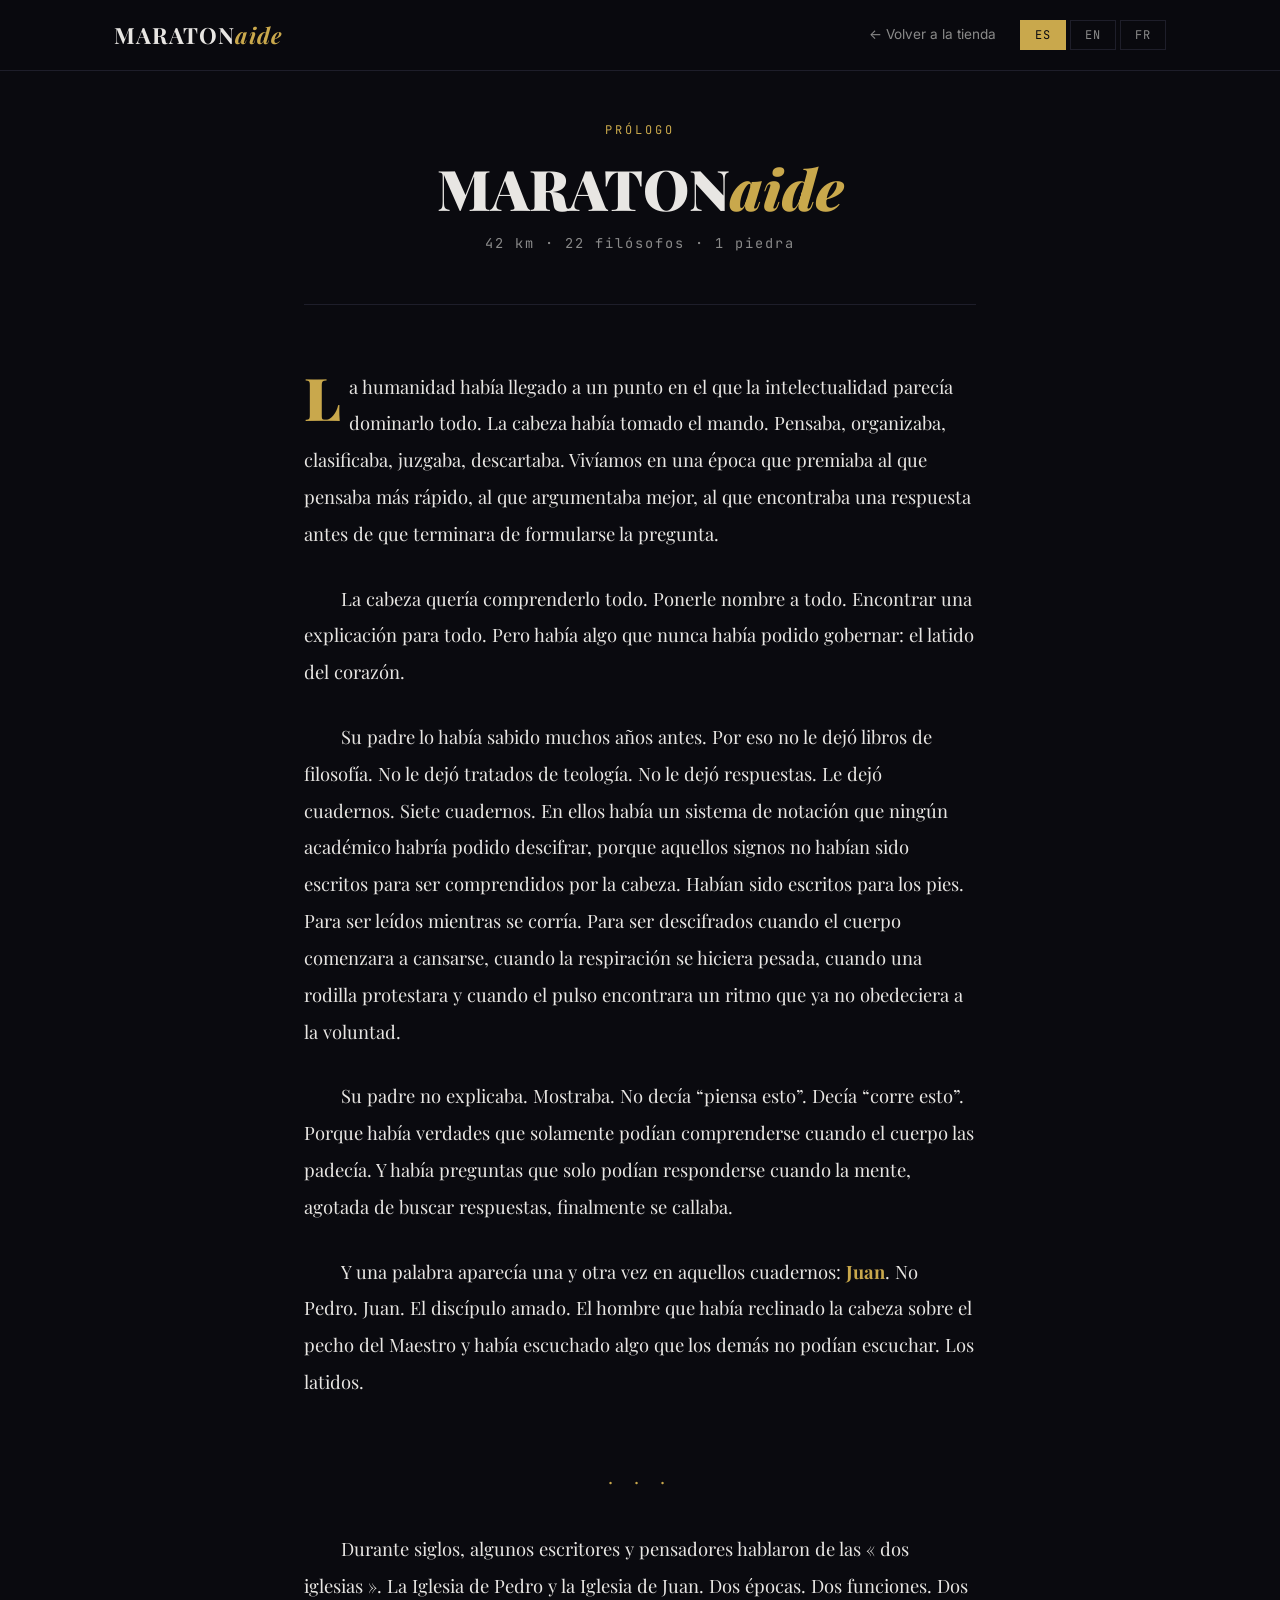
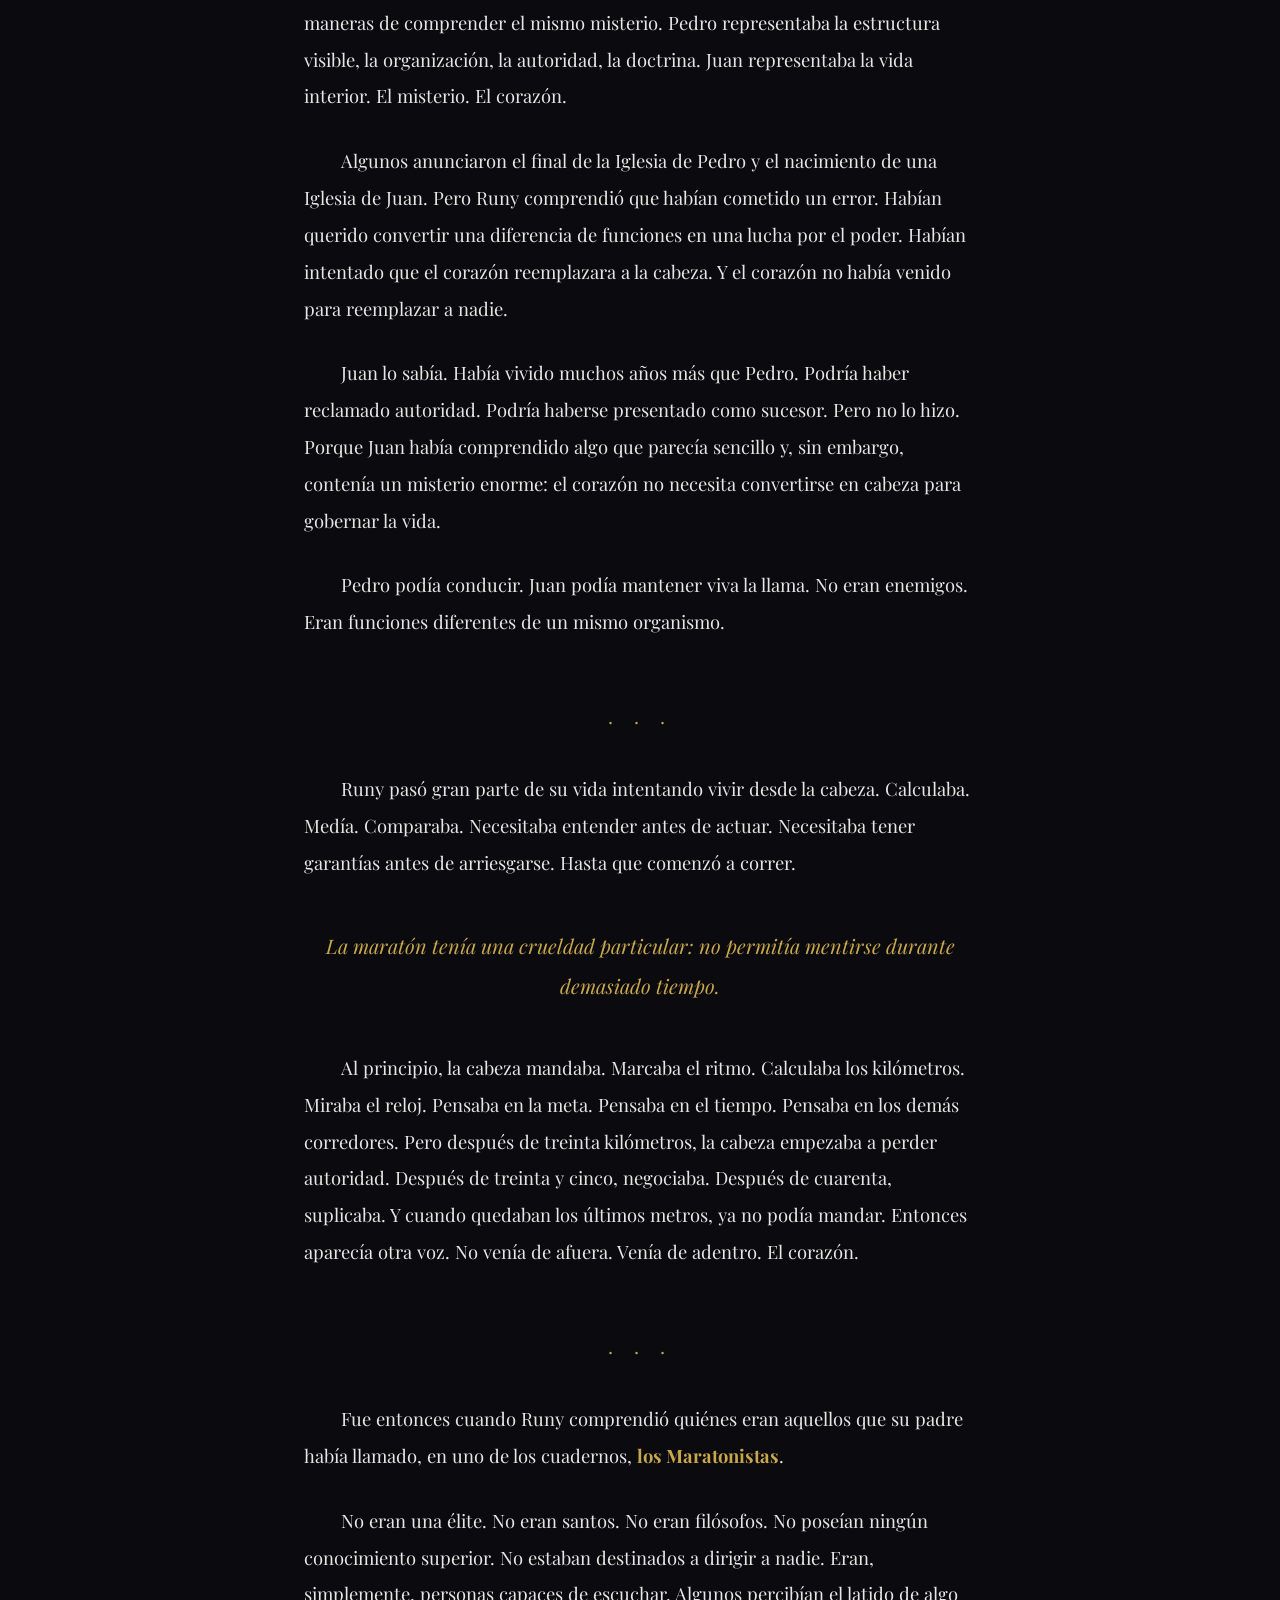
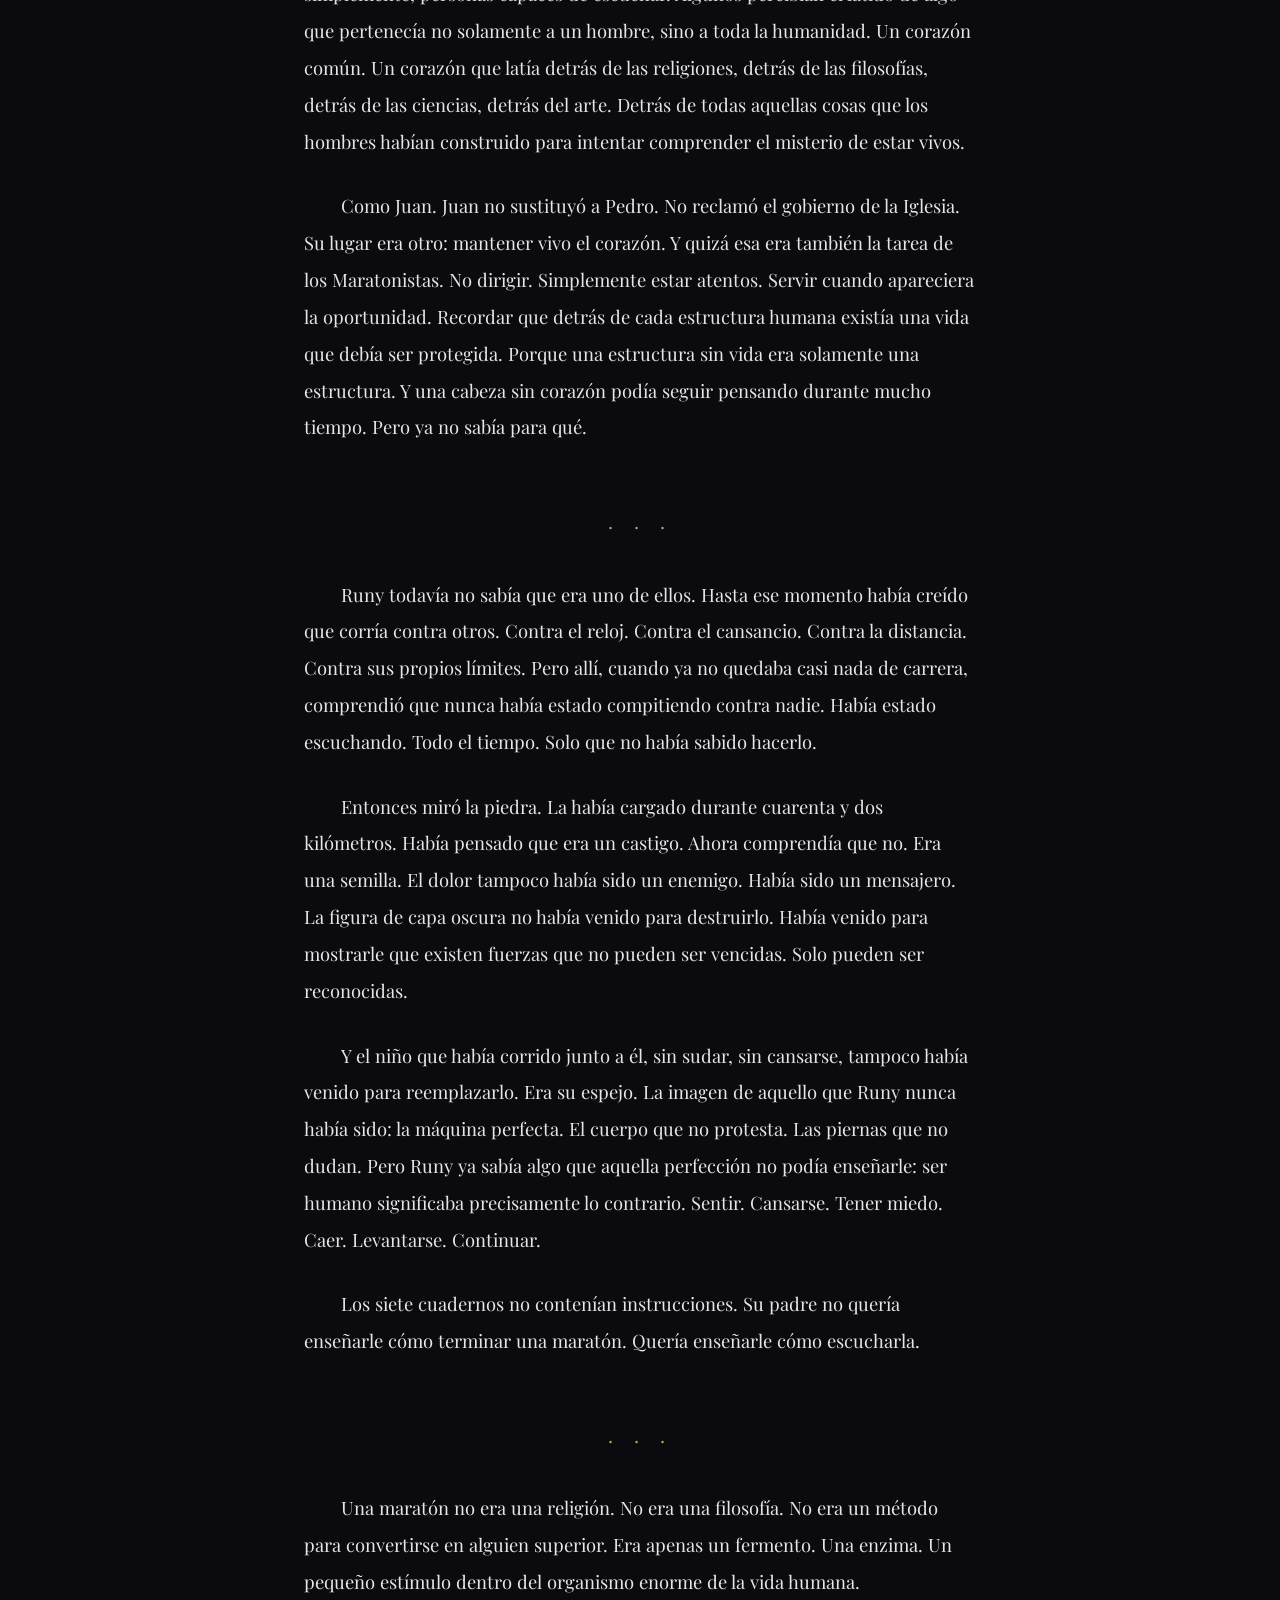
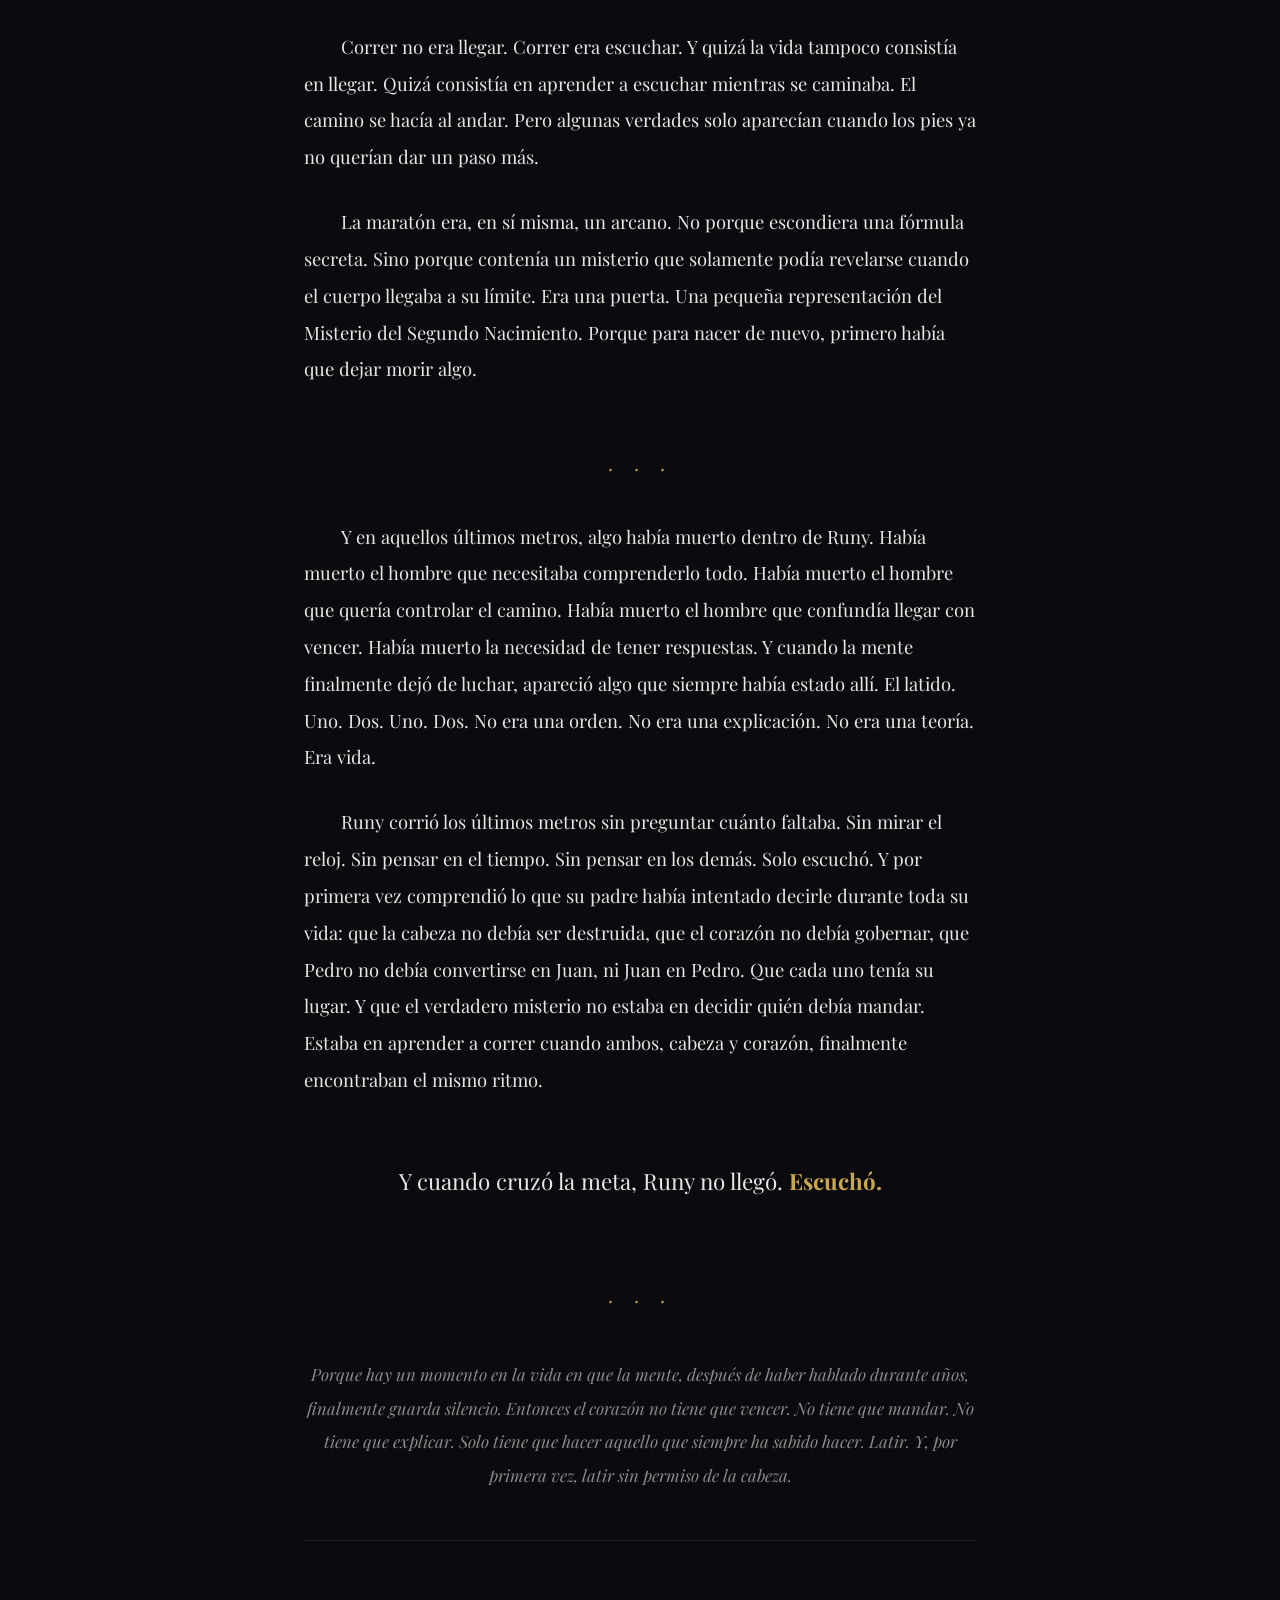
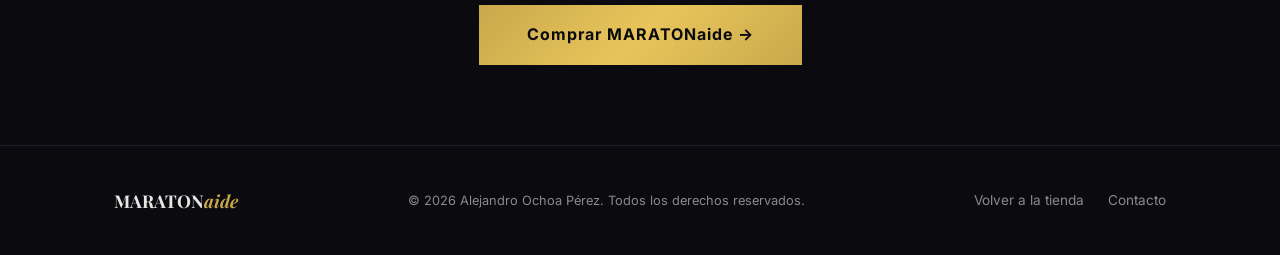
==== prologo.html @ a62a1345 "Add prologue page with trilingual support and reading styles" ====
<!DOCTYPE html>
<html lang="es">
<head>
    <meta charset="UTF-8">
    <meta name="viewport" content="width=device-width, initial-scale=1.0">
    <title data-es="MARATONaide — Prólogo" data-en="MARATONaide — Prologue" data-fr="MARATONaide — Prologue">MARATONaide — Prólogo</title>
    <meta name="description" content="Prólogo de MARATONaide. 42 km. 22 filósofos. 1 piedra. Una maratón que cambia todo." data-es="Prólogo de MARATONaide. 42 km. 22 filósofos. 1 piedra. Una maratón que cambia todo." data-en="Prologue of MARATONaide. 42 km. 22 philosophers. 1 stone. A marathon that changes everything." data-fr="Prologue de MARATONaide. 42 km. 22 philosophes. 1 pierre. Un marathon qui change tout.">
    <meta property="og:title" content="MARATONaide — Prólogo" data-es="MARATONaide — Prólogo" data-en="MARATONaide — Prologue" data-fr="MARATONaide — Prologue">
    <meta property="og:description" content="42 km. 22 filósofos. 1 piedra. Una maratón que cambia todo." data-es="42 km. 22 filósofos. 1 piedra. Una maratón que cambia todo." data-en="42 km. 22 philosophers. 1 stone. A marathon that changes everything." data-fr="42 km. 22 philosophes. 1 pierre. Un marathon qui change tout.">
    <meta property="og:image" content="https://alejandro8aperez.github.io/Maratonaide-shop/cover.png">
    <meta property="og:type" content="website">
    <link rel="icon" type="image/png" href="cover.png">
    <link rel="preconnect" href="https://fonts.googleapis.com">
    <link rel="preconnect" href="https://fonts.gstatic.com" crossorigin>
    <link href="https://fonts.googleapis.com/css2?family=Playfair+Display:ital,wght@0,400;0,700;0,900;1,400&family=Inter:wght@300;400;500;600;700&family=JetBrains+Mono:wght@400;500&display=swap" rel="stylesheet">
    <link rel="stylesheet" href="css/style.css">
    <link rel="stylesheet" href="css/prologo.css">
</head>
<body>

    <!-- NAVBAR -->
    <nav class="nav">
        <div class="nav-inner">
            <a href="index.html" class="nav-logo">MARATON<span>aide</span></a>
            <div class="nav-right">
                <a href="index.html" class="nav-back" data-es="← Volver a la tienda" data-en="← Back to shop" data-fr="← Retour à la boutique">← Volver a la tienda</a>
                <div class="nav-lang">
                    <button class="lang-btn active" data-lang="es">ES</button>
                    <button class="lang-btn" data-lang="en">EN</button>
                    <button class="lang-btn" data-lang="fr">FR</button>
                </div>
            </div>
        </div>
    </nav>

    <!-- PROLOGUE -->
    <article class="prologue">
        <div class="prologue-header">
            <span class="prologue-tag" data-es="Prólogo" data-en="Prologue" data-fr="Prologue">Prólogo</span>
            <h1 class="prologue-title">MARATON<span>aide</span></h1>
            <p class="prologue-subtitle" data-es="42 km · 22 filósofos · 1 piedra" data-en="42 km · 22 philosophers · 1 stone" data-fr="42 km · 22 philosophes · 1 pierre">42 km · 22 filósofos · 1 piedra</p>
        </div>

        <div class="prologue-body">

            <p data-es="La humanidad había llegado a un punto en el que la intelectualidad parecía dominarlo todo. La cabeza había tomado el mando. Pensaba, organizaba, clasificaba, juzgaba, descartaba. Vivíamos en una época que premiaba al que pensaba más rápido, al que argumentaba mejor, al que encontraba una respuesta antes de que terminara de formularse la pregunta." data-en="Humanity had reached a point where intellect seemed to dominate everything. The head had taken command. It thought, organized, classified, judged, discarded. We lived in an era that rewarded the one who thought fastest, who argued best, who found an answer before the question was even fully formed." data-fr="L'humanité était arrivée à un point où l'intellectualité semblait tout dominer. La tête avait pris le commandement. Elle pensait, organisait, classait, jugeait, écartait. Nous vivions dans une époque qui récompensait celui qui pensait le plus vite, qui argumentait le mieux, qui trouvait une réponse avant même que la question ne soit entièrement formulée.">La humanidad había llegado a un punto en el que la intelectualidad parecía dominarlo todo. La cabeza había tomado el mando. Pensaba, organizaba, clasificaba, juzgaba, descartaba. Vivíamos en una época que premiaba al que pensaba más rápido, al que argumentaba mejor, al que encontraba una respuesta antes de que terminara de formularse la pregunta.</p>

            <p data-es="La cabeza quería comprenderlo todo. Ponerle nombre a todo. Encontrar una explicación para todo. Pero había algo que nunca había podido gobernar: el latido del corazón." data-en="The head wanted to understand everything. To name everything. To find an explanation for everything. But there was something it had never been able to govern: the beating of the heart." data-fr="La tête voulait tout comprendre. Tout nommer. Trouver une explication pour tout. Mais il y avait quelque chose qu'elle n'avait jamais pu gouverner : le battement du cœur.">La cabeza quería comprenderlo todo. Ponerle nombre a todo. Encontrar una explicación para todo. Pero había algo que nunca había podido gobernar: el latido del corazón.</p>

            <p data-es="Su padre lo había sabido muchos años antes. Por eso no le dejó libros de filosofía. No le dejó tratados de teología. No le dejó respuestas. Le dejó cuadernos. Siete cuadernos. En ellos había un sistema de notación que ningún académico habría podido descifrar, porque aquellos signos no habían sido escritos para ser comprendidos por la cabeza. Habían sido escritos para los pies. Para ser leídos mientras se corría. Para ser descifrados cuando el cuerpo comenzara a cansarse, cuando la respiración se hiciera pesada, cuando una rodilla protestara y cuando el pulso encontrara un ritmo que ya no obedeciera a la voluntad." data-en="His father had known this many years before. That is why he left him no philosophy books. No theology treatises. No answers. He left him notebooks. Seven notebooks. In them was a notation system that no academic could have deciphered, because those signs had not been written to be understood by the head. They had been written for the feet. To be read while running. To be deciphered when the body began to tire, when breathing grew heavy, when a knee protested and when the pulse found a rhythm that no longer obeyed the will." data-fr="Son père l'avait su bien des années auparavant. C'est pourquoi il ne lui a pas laissé de livres de philosophie. Pas de traités de théologie. Pas de réponses. Il lui a laissé des cahiers. Sept cahiers. Ils contenaient un système de notation qu'aucun académique n'aurait pu déchiffrer, car ces signes n'avaient pas été écrits pour être compris par la tête. Ils avaient été écrits pour les pieds. Pour être lus en courant. Pour être déchiffrés lorsque le corps commençait à fatiguer, lorsque la respiration devenait lourde, lorsque un genou protestait et lorsque le pouls trouvait un rythme qui n'obéissait plus à la volonté.">Su padre lo había sabido muchos años antes. Por eso no le dejó libros de filosofía. No le dejó tratados de teología. No le dejó respuestas. Le dejó cuadernos. Siete cuadernos. En ellos había un sistema de notación que ningún académico habría podido descifrar, porque aquellos signos no habían sido escritos para ser comprendidos por la cabeza. Habían sido escritos para los pies. Para ser leídos mientras se corría. Para ser descifrados cuando el cuerpo comenzara a cansarse, cuando la respiración se hiciera pesada, cuando una rodilla protestara y cuando el pulso encontrara un ritmo que ya no obedeciera a la voluntad.</p>

            <p data-es="Su padre no explicaba. Mostraba. No decía &ldquo;piensa esto&rdquo;. Decía &ldquo;corre esto&rdquo;. Porque había verdades que solamente podían comprenderse cuando el cuerpo las padecía. Y había preguntas que solo podían responderse cuando la mente, agotada de buscar respuestas, finalmente se callaba." data-en="His father did not explain. He showed. He did not say &ldquo;think this.&rdquo; He said &ldquo;run this.&rdquo; Because there were truths that could only be understood when the body suffered them. And there were questions that could only be answered when the mind, exhausted from seeking answers, finally fell silent." data-fr="Son père n'expliquait pas. Il montrait. Il ne disait pas &laquo;&nbsp;pense ceci&nbsp;&raquo;. Il disait &laquo;&nbsp;coure ceci&nbsp;&raquo;. Parce qu'il y avait des vérités qui ne pouvaient se comprendre que lorsque le corps les endurait. Et il y avait des questions qui ne pouvaient se répondre que lorsque l'esprit, épuisé de chercher des réponses, se taisait enfin.">Su padre no explicaba. Mostraba. No decía &ldquo;piensa esto&rdquo;. Decía &ldquo;corre esto&rdquo;. Porque había verdades que solamente podían comprenderse cuando el cuerpo las padecía. Y había preguntas que solo podían responderse cuando la mente, agotada de buscar respuestas, finalmente se callaba.</p>

            <p data-es="Y una palabra aparecía una y otra vez en aquellos cuadernos: <strong>Juan</strong>. No Pedro. Juan. El discípulo amado. El hombre que había reclinado la cabeza sobre el pecho del Maestro y había escuchado algo que los demás no podían escuchar. Los latidos." data-en="And a word appeared again and again in those notebooks: <strong>John</strong>. Not Peter. John. The beloved disciple. The man who had reclined his head upon the Master's breast and had heard something the others could not hear. The heartbeat." data-fr="Et un mot apparaissait encore et encore dans ces cahiers : <strong>Jean</strong>. Pas Pierre. Jean. Le disciple bien-aimé. L'homme qui avait reposé sa tête sur la poitrine du Maître et avait entendu quelque chose que les autres ne pouvaient pas entendre. Les battements.">Y una palabra aparecía una y otra vez en aquellos cuadernos: <strong>Juan</strong>. No Pedro. Juan. El discípulo amado. El hombre que había reclinado la cabeza sobre el pecho del Maestro y había escuchado algo que los demás no podían escuchar. Los latidos.</p>

            <div class="prologue-break">· · ·</div>

            <p data-es="Durante siglos, algunos escritores y pensadores hablaron de las &laquo;&nbsp;dos iglesias&nbsp;&raquo;. La Iglesia de Pedro y la Iglesia de Juan. Dos épocas. Dos funciones. Dos maneras de comprender el mismo misterio. Pedro representaba la estructura visible, la organización, la autoridad, la doctrina. Juan representaba la vida interior. El misterio. El corazón." data-en="For centuries, some writers and thinkers spoke of the &ldquo;two churches.&rdquo; The Church of Peter and the Church of John. Two eras. Two functions. Two ways of understanding the same mystery. Peter represented the visible structure, organization, authority, doctrine. John represented the inner life. The mystery. The heart." data-fr="Pendant des siècles, certains écrivains et penseurs ont parlé des &laquo;&nbsp;deux Églises&nbsp;&raquo;. L'Église de Pierre et l'Église de Jean. Deux époques. Deux fonctions. Deux manières de comprendre le même mystère. Pierre représentait la structure visible, l'organisation, l'autorité, la doctrine. Jean représentait la vie intérieure. Le mystère. Le cœur.">Durante siglos, algunos escritores y pensadores hablaron de las &laquo;&nbsp;dos iglesias&nbsp;&raquo;. La Iglesia de Pedro y la Iglesia de Juan. Dos épocas. Dos funciones. Dos maneras de comprender el mismo misterio. Pedro representaba la estructura visible, la organización, la autoridad, la doctrina. Juan representaba la vida interior. El misterio. El corazón.</p>

            <p data-es="Algunos anunciaron el final de la Iglesia de Pedro y el nacimiento de una Iglesia de Juan. Pero Runy comprendió que habían cometido un error. Habían querido convertir una diferencia de funciones en una lucha por el poder. Habían intentado que el corazón reemplazara a la cabeza. Y el corazón no había venido para reemplazar a nadie." data-en="Some announced the end of the Church of Peter and the birth of a Church of John. But Runy understood they had made a mistake. They had wanted to turn a difference of functions into a struggle for power. They had tried to make the heart replace the head. And the heart had not come to replace anyone." data-fr="Certains ont annoncé la fin de l'Église de Pierre et la naissance d'une Église de Jean. Mais Runy a compris qu'ils s'étaient trompés. Ils avaient voulu transformer une différence de fonctions en lutte pour le pouvoir. Ils avaient tenté de faire remplacer la tête par le cœur. Et le cœur n'était pas venu remplacer qui que ce soit.">Algunos anunciaron el final de la Iglesia de Pedro y el nacimiento de una Iglesia de Juan. Pero Runy comprendió que habían cometido un error. Habían querido convertir una diferencia de funciones en una lucha por el poder. Habían intentado que el corazón reemplazara a la cabeza. Y el corazón no había venido para reemplazar a nadie.</p>

            <p data-es="Juan lo sabía. Había vivido muchos años más que Pedro. Podría haber reclamado autoridad. Podría haberse presentado como sucesor. Pero no lo hizo. Porque Juan había comprendido algo que parecía sencillo y, sin embargo, contenía un misterio enorme: el corazón no necesita convertirse en cabeza para gobernar la vida." data-en="John knew this. He had lived many years more than Peter. He could have claimed authority. He could have presented himself as successor. But he did not. Because John had understood something that seemed simple and yet contained an enormous mystery: the heart does not need to become the head to govern life." data-fr="Jean le savait. Il avait vécu bien des années de plus que Pierre. Il aurait pu revendiquer l'autorité. Il aurait pu se présenter comme successeur. Mais il ne l'a pas fait. Parce que Jean avait compris quelque chose qui semblait simple et pourtant contenait un mystère immense : le cœur n'a pas besoin de devenir la tête pour gouverner la vie.">Juan lo sabía. Había vivido muchos años más que Pedro. Podría haber reclamado autoridad. Podría haberse presentado como sucesor. Pero no lo hizo. Porque Juan había comprendido algo que parecía sencillo y, sin embargo, contenía un misterio enorme: el corazón no necesita convertirse en cabeza para gobernar la vida.</p>

            <p data-es="Pedro podía conducir. Juan podía mantener viva la llama. No eran enemigos. Eran funciones diferentes de un mismo organismo." data-en="Peter could lead. John could keep the flame alive. They were not enemies. They were different functions of the same organism." data-fr="Pierre pouvait conduire. Jean pouvait maintenir la flamme vivante. Ils n'étaient pas ennemis. Ils étaient des fonctions différentes d'un même organisme.">Pedro podía conducir. Juan podía mantener viva la llama. No eran enemigos. Eran funciones diferentes de un mismo organismo.</p>

            <div class="prologue-break">· · ·</div>

            <p data-es="Runy pasó gran parte de su vida intentando vivir desde la cabeza. Calculaba. Medía. Comparaba. Necesitaba entender antes de actuar. Necesitaba tener garantías antes de arriesgarse. Hasta que comenzó a correr." data-en="Runy spent much of his life trying to live from the head. He calculated. He measured. He compared. He needed to understand before acting. He needed guarantees before taking risks. Until he began to run." data-fr="Runy a passé une grande partie de sa vie à essayer de vivre depuis la tête. Il calculait. Il mesurait. Il comparait. Il avait besoin de comprendre avant d'agir. Il avait besoin de garanties avant de prendre des risques. Jusqu'à ce qu'il commence à courir.">Runy pasó gran parte de su vida intentando vivir desde la cabeza. Calculaba. Medía. Comparaba. Necesitaba entender antes de actuar. Necesitaba tener garantías antes de arriesgarse. Hasta que comenzó a correr.</p>

            <p class="prologue-highlight" data-es="La maratón tenía una crueldad particular: no permitía mentirse durante demasiado tiempo." data-en="The marathon had a particular cruelty: it did not allow you to lie to yourself for too long." data-fr="Le marathon avait une cruauté particulière : il ne permettait pas de se mentir trop longtemps.">La maratón tenía una crueldad particular: no permitía mentirse durante demasiado tiempo.</p>

            <p data-es="Al principio, la cabeza mandaba. Marcaba el ritmo. Calculaba los kilómetros. Miraba el reloj. Pensaba en la meta. Pensaba en el tiempo. Pensaba en los demás corredores. Pero después de treinta kilómetros, la cabeza empezaba a perder autoridad. Después de treinta y cinco, negociaba. Después de cuarenta, suplicaba. Y cuando quedaban los últimos metros, ya no podía mandar. Entonces aparecía otra voz. No venía de afuera. Venía de adentro. El corazón." data-en="At first, the head was in command. It set the pace. It counted the kilometers. It watched the clock. It thought about the finish line. It thought about time. It thought about the other runners. But after thirty kilometers, the head began to lose authority. After thirty-five, it negotiated. After forty, it pleaded. And when only the last meters remained, it could no longer command. Then another voice appeared. It did not come from outside. It came from within. The heart." data-fr="Au début, la tête commandait. Elle fixait le rythme. Elle comptait les kilomètres. Elle regardait la montre. Elle pensait à l'arrivée. Elle pensait au temps. Elle pensait aux autres coureurs. Mais après trente kilomètres, la tête commençait à perdre son autorité. Après trente-cinq, elle négociait. Après quarante, elle suppliait. Et lorsque les derniers mètres restaient, elle ne pouvait plus commander. Alors une autre voix apparut. Elle ne venait pas de l'extérieur. Elle venait du dedans. Le cœur.">Al principio, la cabeza mandaba. Marcaba el ritmo. Calculaba los kilómetros. Miraba el reloj. Pensaba en la meta. Pensaba en el tiempo. Pensaba en los demás corredores. Pero después de treinta kilómetros, la cabeza empezaba a perder autoridad. Después de treinta y cinco, negociaba. Después de cuarenta, suplicaba. Y cuando quedaban los últimos metros, ya no podía mandar. Entonces aparecía otra voz. No venía de afuera. Venía de adentro. El corazón.</p>

            <div class="prologue-break">· · ·</div>

            <p data-es="Fue entonces cuando Runy comprendió quiénes eran aquellos que su padre había llamado, en uno de los cuadernos, <strong>los Maratonistas</strong>." data-en="It was then that Runy understood who those were that his father had called, in one of the notebooks, <strong>the Marathoners</strong>." data-fr="C'est alors que Runy a compris qui étaient ceux que son père avait appelés, dans l'un des cahiers, <strong>les Marathonistes</strong>.">Fue entonces cuando Runy comprendió quiénes eran aquellos que su padre había llamado, en uno de los cuadernos, <strong>los Maratonistas</strong>.</p>

            <p data-es="No eran una élite. No eran santos. No eran filósofos. No poseían ningún conocimiento superior. No estaban destinados a dirigir a nadie. Eran, simplemente, personas capaces de escuchar. Algunos percibían el latido de algo que pertenecía no solamente a un hombre, sino a toda la humanidad. Un corazón común. Un corazón que latía detrás de las religiones, detrás de las filosofías, detrás de las ciencias, detrás del arte. Detrás de todas aquellas cosas que los hombres habían construido para intentar comprender el misterio de estar vivos." data-en="They were not an elite. They were not saints. They were not philosophers. They possessed no superior knowledge. They were not destined to lead anyone. They were, simply, people capable of listening. Some perceived the beating of something that belonged not only to a man, but to all of humanity. A common heart. A heart that beat behind religions, behind philosophies, behind sciences, behind art. Behind all those things that men had built to try to understand the mystery of being alive." data-fr="Ils n'étaient pas une élite. Ils n'étaient pas des saints. Ils n'étaient pas des philosophes. Ils ne possédaient aucune connaissance supérieure. Ils n'étaient pas destinés à diriger qui que ce soit. Ils étaient, simplement, des personnes capables d'écouter. Some percevaient le battement de quelque chose qui n'appartenait pas seulement à un homme, mais à toute l'humanité. Un cœur commun. Un cœur qui battait derrière les religions, derrière les philosophies, derrière les sciences, derrière l'art. Derrière toutes ces choses que les hommes avaient construites pour tenter de comprendre le mystère d'être vivants.">No eran una élite. No eran santos. No eran filósofos. No poseían ningún conocimiento superior. No estaban destinados a dirigir a nadie. Eran, simplemente, personas capaces de escuchar. Algunos percibían el latido de algo que pertenecía no solamente a un hombre, sino a toda la humanidad. Un corazón común. Un corazón que latía detrás de las religiones, detrás de las filosofías, detrás de las ciencias, detrás del arte. Detrás de todas aquellas cosas que los hombres habían construido para intentar comprender el misterio de estar vivos.</p>

            <p data-es="Como Juan. Juan no sustituyó a Pedro. No reclamó el gobierno de la Iglesia. Su lugar era otro: mantener vivo el corazón. Y quizá esa era también la tarea de los Maratonistas. No dirigir. Simplemente estar atentos. Servir cuando apareciera la oportunidad. Recordar que detrás de cada estructura humana existía una vida que debía ser protegida. Porque una estructura sin vida era solamente una estructura. Y una cabeza sin corazón podía seguir pensando durante mucho tiempo. Pero ya no sabía para qué." data-en="Like John. John did not replace Peter. He did not claim governance of the Church. His place was another: to keep the heart alive. And perhaps that was also the task of the Marathoners. Not to lead. Simply to be attentive. To serve when the opportunity arose. To remember that behind every human structure there was a life that must be protected. Because a structure without life was merely a structure. And a head without a heart could keep thinking for a long time. But it no longer knew why." data-fr="Comme Jean. Jean n'a pas remplacé Pierre. Il n'a pas réclamé le gouvernement de l'Église. Sa place était autre : maintenir le cœur vivant. Et peut-être que c'était aussi la tâche des Marathonistes. Pas diriger. Simplement être attentifs. Servir lorsque l'opportunité se présentait. Se souvenir que derrière chaque structure humaine il y avait une vie qui devait être protégée. Parce qu'une structure sans vie n'était qu'une structure. Et une tête sans cœur pouvait continuer à penser pendant longtemps. Mais elle ne savait plus pourquoi.">Como Juan. Juan no sustituyó a Pedro. No reclamó el gobierno de la Iglesia. Su lugar era otro: mantener vivo el corazón. Y quizá esa era también la tarea de los Maratonistas. No dirigir. Simplemente estar atentos. Servir cuando apareciera la oportunidad. Recordar que detrás de cada estructura humana existía una vida que debía ser protegida. Porque una estructura sin vida era solamente una estructura. Y una cabeza sin corazón podía seguir pensando durante mucho tiempo. Pero ya no sabía para qué.</p>

            <div class="prologue-break">· · ·</div>

            <p data-es="Runy todavía no sabía que era uno de ellos. Hasta ese momento había creído que corría contra otros. Contra el reloj. Contra el cansancio. Contra la distancia. Contra sus propios límites. Pero allí, cuando ya no quedaba casi nada de carrera, comprendió que nunca había estado compitiendo contra nadie. Había estado escuchando. Todo el tiempo. Solo que no había sabido hacerlo." data-en="Runy still did not know he was one of them. Until then he had believed he was running against others. Against the clock. Against fatigue. Against distance. Against his own limits. But there, when almost nothing of the race remained, he understood that he had never been competing against anyone. He had been listening. The whole time. He just hadn't known how to do it." data-fr="Runy ne savait pas encore qu'il était l'un d'eux. Jusque-là, il avait cru courir contre d'autres. Contre la montre. Contre la fatigue. Contre la distance. Contre ses propres limites. Mais là, lorsqu'il ne restait presque plus rien de la course, il a compris qu'il n'avait jamais été en compétition contre qui que ce soit. Il avait été en train d'écouter. Tout le temps. Il ne savait simplement pas comment faire.">Runy todavía no sabía que era uno de ellos. Hasta ese momento había creído que corría contra otros. Contra el reloj. Contra el cansancio. Contra la distancia. Contra sus propios límites. Pero allí, cuando ya no quedaba casi nada de carrera, comprendió que nunca había estado compitiendo contra nadie. Había estado escuchando. Todo el tiempo. Solo que no había sabido hacerlo.</p>

            <p data-es="Entonces miró la piedra. La había cargado durante cuarenta y dos kilómetros. Había pensado que era un castigo. Ahora comprendía que no. Era una semilla. El dolor tampoco había sido un enemigo. Había sido un mensajero. La figura de capa oscura no había venido para destruirlo. Había venido para mostrarle que existen fuerzas que no pueden ser vencidas. Solo pueden ser reconocidas." data-en="Then he looked at the stone. He had carried it for forty-two kilometers. He had thought it was a punishment. Now he understood it was not. It was a seed. Pain, too, had not been an enemy. It had been a messenger. The dark-cloaked figure had not come to destroy him. It had come to show him that there are forces that cannot be defeated. They can only be recognized." data-fr="Alors il regarda la pierre. Il l'avait portée pendant quarante-deux kilomètres. Il avait pensé que c'était une punition. Maintenant il comprenait que non. C'était une graine. La douleur non plus n'avait pas été un ennemi. Elle avait été un messager. La figure au manteau sombre n'était pas venue le détruire. Elle était venue lui montrer qu'il existe des forces qui ne peuvent pas être vaincues. Elles ne peuvent que être reconnues.">Entonces miró la piedra. La había cargado durante cuarenta y dos kilómetros. Había pensado que era un castigo. Ahora comprendía que no. Era una semilla. El dolor tampoco había sido un enemigo. Había sido un mensajero. La figura de capa oscura no había venido para destruirlo. Había venido para mostrarle que existen fuerzas que no pueden ser vencidas. Solo pueden ser reconocidas.</p>

            <p data-es="Y el niño que había corrido junto a él, sin sudar, sin cansarse, tampoco había venido para reemplazarlo. Era su espejo. La imagen de aquello que Runy nunca había sido: la máquina perfecta. El cuerpo que no protesta. Las piernas que no dudan. Pero Runy ya sabía algo que aquella perfección no podía enseñarle: ser humano significaba precisamente lo contrario. Sentir. Cansarse. Tener miedo. Caer. Levantarse. Continuar." data-en="And the boy who had run alongside him, without sweating, without tiring, had not come to replace him either. He was his mirror. The image of what Runy had never been: the perfect machine. The body that does not protest. The legs that do not doubt. But Runy already knew something that perfection could not teach him: being human meant precisely the opposite. To feel. To tire. To be afraid. To fall. To get up. To continue." data-fr="Et le garçon qui avait couru à ses côtés, sans transpirer, sans se fatiguer, n'était pas non plus venu le remplacer. Il était son miroir. L'image de ce que Runy n'avait jamais été : la machine parfaite. Le corps qui ne proteste pas. Les jambes qui ne doutent pas. Mais Runy savait déjà quelque chose que cette perfection ne pouvait pas lui apprendre : être humain signifiait précisément le contraire. Sentir. Se fatiguer. Avoir peur. Tomber. Se relever. Continuer.">Y el niño que había corrido junto a él, sin sudar, sin cansarse, tampoco había venido para reemplazarlo. Era su espejo. La imagen de aquello que Runy nunca había sido: la máquina perfecta. El cuerpo que no protesta. Las piernas que no dudan. Pero Runy ya sabía algo que aquella perfección no podía enseñarle: ser humano significaba precisamente lo contrario. Sentir. Cansarse. Tener miedo. Caer. Levantarse. Continuar.</p>

            <p data-es="Los siete cuadernos no contenían instrucciones. Su padre no quería enseñarle cómo terminar una maratón. Quería enseñarle cómo escucharla." data-en="The seven notebooks contained no instructions. His father did not want to teach him how to finish a marathon. He wanted to teach him how to listen to it." data-fr="Les sept cahiers ne contenaient pas d'instructions. Son père ne voulait pas lui apprendre comment terminer un marathon. Il voulait lui apprendre comment l'écouter.">Los siete cuadernos no contenían instrucciones. Su padre no quería enseñarle cómo terminar una maratón. Quería enseñarle cómo escucharla.</p>

            <div class="prologue-break">· · ·</div>

            <p data-es="Una maratón no era una religión. No era una filosofía. No era un método para convertirse en alguien superior. Era apenas un fermento. Una enzima. Un pequeño estímulo dentro del organismo enorme de la vida humana." data-en="A marathon was not a religion. It was not a philosophy. It was not a method for becoming someone superior. It was merely a ferment. An enzyme. A small stimulus within the enormous organism of human life." data-fr="Un marathon n'était pas une religion. Ce n'était pas une philosophie. Ce n'était pas une méthode pour devenir quelqu'un de supérieur. C'était simplement un ferment. Une enzyme. Un petit stimulus au sein de l'organisme énorme de la vie humaine.">Una maratón no era una religión. No era una filosofía. No era un método para convertirse en alguien superior. Era apenas un fermento. Una enzima. Un pequeño estímulo dentro del organismo enorme de la vida humana.</p>

            <p data-es="Correr no era llegar. Correr era escuchar. Y quizá la vida tampoco consistía en llegar. Quizá consistía en aprender a escuchar mientras se caminaba. El camino se hacía al andar. Pero algunas verdades solo aparecían cuando los pies ya no querían dar un paso más." data-en="Running was not arriving. Running was listening. And perhaps life did not consist of arriving either. Perhaps it consisted of learning to listen while walking. The road is made by walking. But some truths only appeared when the feet refused to take one more step." data-fr="Courir n'était pas arriver. Courir était écouter. Et peut-être que la vie non plus ne consistait pas à arriver. Peut-être consistait-elle à apprendre à écouter en marchant. Le chemin se fait en marchant. Mais certaines vérités n'apparaissaient que lorsque les pieds refusaient de faire un pas de plus.">Correr no era llegar. Correr era escuchar. Y quizá la vida tampoco consistía en llegar. Quizá consistía en aprender a escuchar mientras se caminaba. El camino se hacía al andar. Pero algunas verdades solo aparecían cuando los pies ya no querían dar un paso más.</p>

            <p data-es="La maratón era, en sí misma, un arcano. No porque escondiera una fórmula secreta. Sino porque contenía un misterio que solamente podía revelarse cuando el cuerpo llegaba a su límite. Era una puerta. Una pequeña representación del Misterio del Segundo Nacimiento. Porque para nacer de nuevo, primero había que dejar morir algo." data-en="The marathon was, in itself, an arcanum. Not because it hid a secret formula. But because it contained a mystery that could only be revealed when the body reached its limit. It was a doorway. A small representation of the Mystery of the Second Birth. Because to be born again, something first had to die." data-fr="Le marathon était, en lui-même, un arcane. Pas parce qu'il cachait une formule secrète. Mais parce qu'il contenait un mystère qui ne pouvait se révéler que lorsque le corps atteignait sa limite. C'était une porte. Une petite représentation du Mystère de la Deuxième Naissance. Car pour renaître, il fallait d'abord laisser mourir quelque chose.">La maratón era, en sí misma, un arcano. No porque escondiera una fórmula secreta. Sino porque contenía un misterio que solamente podía revelarse cuando el cuerpo llegaba a su límite. Era una puerta. Una pequeña representación del Misterio del Segundo Nacimiento. Porque para nacer de nuevo, primero había que dejar morir algo.</p>

            <div class="prologue-break">· · ·</div>

            <p data-es="Y en aquellos últimos metros, algo había muerto dentro de Runy. Había muerto el hombre que necesitaba comprenderlo todo. Había muerto el hombre que quería controlar el camino. Había muerto el hombre que confundía llegar con vencer. Había muerto la necesidad de tener respuestas. Y cuando la mente finalmente dejó de luchar, apareció algo que siempre había estado allí. El latido. Uno. Dos. Uno. Dos. No era una orden. No era una explicación. No era una teoría. Era vida." data-en="And in those last meters, something had died inside Runy. The man who needed to understand everything had died. The man who wanted to control the path had died. The man who confused arriving with winning had died. The need to have answers had died. And when the mind finally stopped fighting, something appeared that had always been there. The heartbeat. One. Two. One. Two. It was not a command. It was not an explanation. It was not a theory. It was life." data-fr="Et dans ces derniers mètres, quelque chose était mort à l'intérieur de Runy. L'homme qui avait besoin de tout comprendre était mort. L'homme qui voulait contrôler le chemin était mort. L'homme qui confondait arriver avec vaincre était mort. Le besoin d'avoir des réponses était mort. Et lorsque l'esprit cessa enfin de se battre, quelque chose apparut qui avait toujours été là. Le battement. Un. Deux. Un. Deux. Ce n'était pas un ordre. Ce n'était pas une explication. Ce n'était pas une théorie. C'était la vie.">Y en aquellos últimos metros, algo había muerto dentro de Runy. Había muerto el hombre que necesitaba comprenderlo todo. Había muerto el hombre que quería controlar el camino. Había muerto el hombre que confundía llegar con vencer. Había muerto la necesidad de tener respuestas. Y cuando la mente finalmente dejó de luchar, apareció algo que siempre había estado allí. El latido. Uno. Dos. Uno. Dos. No era una orden. No era una explicación. No era una teoría. Era vida.</p>

            <p data-es="Runy corrió los últimos metros sin preguntar cuánto faltaba. Sin mirar el reloj. Sin pensar en el tiempo. Sin pensar en los demás. Solo escuchó. Y por primera vez comprendió lo que su padre había intentado decirle durante toda su vida: que la cabeza no debía ser destruida, que el corazón no debía gobernar, que Pedro no debía convertirse en Juan, ni Juan en Pedro. Que cada uno tenía su lugar. Y que el verdadero misterio no estaba en decidir quién debía mandar. Estaba en aprender a correr cuando ambos, cabeza y corazón, finalmente encontraban el mismo ritmo." data-en="Runy ran the last meters without asking how far was left. Without looking at the clock. Without thinking about time. Without thinking about others. He only listened. And for the first time he understood what his father had been trying to tell him his whole life: that the head was not to be destroyed, that the heart was not to govern, that Peter was not to become John, nor John Peter. That each had its place. And that the true mystery was not in deciding who should command. It was in learning to run when both, head and heart, finally found the same rhythm." data-fr="Runy courut les derniers mètres sans demander combien il restait. Sans regarder la montre. Sans penser au temps. Sans penser aux autres. Il écouta simplement. Et pour la première fois, il comprit ce que son père avait essayé de lui dire toute sa vie : que la tête ne devait pas être détruite, que le cœur ne devait pas gouverner, que Pierre ne devait pas devenir Jean, ni Jean Pierre. Que chacun avait sa place. Et que le vrai mystère n'était pas de décider qui devait commander. Il était d'apprendre à courir lorsque tous les deux, tête et cœur, trouvaient enfin le même rythme.">Runy corrió los últimos metros sin preguntar cuánto faltaba. Sin mirar el reloj. Sin pensar en el tiempo. Sin pensar en los demás. Solo escuchó. Y por primera vez comprendió lo que su padre había intentado decirle durante toda su vida: que la cabeza no debía ser destruida, que el corazón no debía gobernar, que Pedro no debía convertirse en Juan, ni Juan en Pedro. Que cada uno tenía su lugar. Y que el verdadero misterio no estaba en decidir quién debía mandar. Estaba en aprender a correr cuando ambos, cabeza y corazón, finalmente encontraban el mismo ritmo.</p>

            <p class="prologue-finale" data-es="Y cuando cruzó la meta, Runy no llegó. <strong>Escuchó.</strong>" data-en="And when he crossed the finish line, Runy did not arrive. <strong>He listened.</strong>" data-fr="Et quand il franchit la ligne d'arrivée, Runy n'est pas arrivé. <strong>Il a écouté.</strong>">Y cuando cruzó la meta, Runy no llegó. <strong>Escuchó.</strong></p>

            <div class="prologue-break">· · ·</div>

            <p class="prologue-coda" data-es="Porque hay un momento en la vida en que la mente, después de haber hablado durante años, finalmente guarda silencio. Entonces el corazón no tiene que vencer. No tiene que mandar. No tiene que explicar. Solo tiene que hacer aquello que siempre ha sabido hacer. Latir. Y, por primera vez, latir sin permiso de la cabeza." data-en="Because there is a moment in life when the mind, after having spoken for years, finally falls silent. Then the heart does not have to win. It does not have to command. It does not have to explain. It only has to do what it has always known how to do. Beat. And, for the first time, beat without the head's permission." data-fr="Parce qu'il y a un moment dans la vie où l'esprit, après avoir parlé pendant des années, se tait enfin. Alors le cœur n'a pas besoin de vaincre. Il n'a pas besoin de commander. Il n'a pas besoin d'expliquer. Il n'a qu'à faire ce qu'il a toujours su faire. Battre. Et, pour la première fois, battre sans la permission de la tête.">Porque hay un momento en la vida en que la mente, después de haber hablado durante años, finalmente guarda silencio. Entonces el corazón no tiene que vencer. No tiene que mandar. No tiene que explicar. Solo tiene que hacer aquello que siempre ha sabido hacer. Latir. Y, por primera vez, latir sin permiso de la cabeza.</p>

        </div>

        <!-- CTA -->
        <div class="prologue-cta">
            <a href="index.html#comprar" class="hero-cta" data-es="Comprar MARATONaide →" data-en="Buy MARATONaide →" data-fr="Acheter MARATONaide →">Comprar MARATONaide →</a>
        </div>
    </article>

    <!-- FOOTER -->
    <footer class="footer">
        <div class="container">
            <div class="footer-inner">
                <p class="footer-logo">MARATON<span>aide</span></p>
                <p class="footer-copy" data-es="&copy; 2026 Alejandro Ochoa Pérez. Todos los derechos reservados." data-en="&copy; 2026 Alejandro Ochoa Pérez. All rights reserved." data-fr="&copy; 2026 Alejandro Ochoa Pérez. Tous droits réservés.">&copy; 2026 Alejandro Ochoa Pérez. Todos los derechos reservados.</p>
                <div class="footer-links">
                    <a href="index.html" data-es="Volver a la tienda" data-en="Back to shop" data-fr="Retour à la boutique">Volver a la tienda</a>
                    <a href="mailto:maratonaide@gmail.com" data-es="Contacto" data-en="Contact" data-fr="Contact">Contacto</a>
                </div>
            </div>
        </div>
    </footer>

    <script src="js/lang.js"></script>
</body>
</html>
---- css/style.css ----
/* ============================================
   MARATONaide — Sales Page Styles
   ============================================ */

:root {
    --bg: #0a0a0f;
    --bg-card: #12121a;
    --bg-card-hover: #1a1a26;
    --text: #e8e6e3;
    --text-muted: #8a8a8a;
    --accent: #c9a84c;
    --accent-glow: #c9a84c33;
    --accent-dark: #8a6d2b;
    --border: #1e1e2a;
    --gradient: linear-gradient(135deg, #c9a84c 0%, #e8c55a 50%, #c9a84c 100%);
}

* {
    margin: 0;
    padding: 0;
    box-sizing: border-box;
}

html {
    scroll-behavior: smooth;
}

body {
    font-family: 'Inter', -apple-system, sans-serif;
    background: var(--bg);
    color: var(--text);
    line-height: 1.7;
    -webkit-font-smoothing: antialiased;
}

.container {
    max-width: 1100px;
    margin: 0 auto;
    padding: 0 24px;
}

/* NAV */
.nav {
    position: fixed;
    top: 0;
    left: 0;
    right: 0;
    z-index: 100;
    background: rgba(10, 10, 15, 0.85);
    backdrop-filter: blur(20px);
    border-bottom: 1px solid var(--border);
}

.nav-inner {
    max-width: 1100px;
    margin: 0 auto;
    padding: 16px 24px;
    display: flex;
    justify-content: space-between;
    align-items: center;
}

.nav-logo {
    font-family: 'Playfair Display', serif;
    font-size: 1.4rem;
    font-weight: 700;
    color: var(--text);
    text-decoration: none;
    letter-spacing: 1px;
}

.nav-logo span {
    color: var(--accent);
    font-style: italic;
}

.nav-lang {
    display: flex;
    gap: 4px;
}

.lang-btn {
    background: transparent;
    border: 1px solid var(--border);
    color: var(--text-muted);
    padding: 6px 14px;
    font-family: 'JetBrains Mono', monospace;
    font-size: 0.75rem;
    cursor: pointer;
    transition: all 0.3s;
    letter-spacing: 1px;
}

.lang-btn:hover {
    border-color: var(--accent);
    color: var(--accent);
}

.lang-btn.active {
    background: var(--accent);
    border-color: var(--accent);
    color: var(--bg);
}

/* HERO */
.hero {
    min-height: 100vh;
    display: flex;
    align-items: center;
    position: relative;
    overflow: hidden;
    padding-top: 80px;
}

.hero-bg {
    position: absolute;
    inset: 0;
    background:
        radial-gradient(ellipse at 20% 50%, rgba(201, 168, 76, 0.08) 0%, transparent 50%),
        radial-gradient(ellipse at 80% 20%, rgba(201, 168, 76, 0.04) 0%, transparent 40%);
}

.hero-content {
    max-width: 1100px;
    margin: 0 auto;
    padding: 0 24px;
    display: grid;
    grid-template-columns: 1fr 1fr;
    gap: 80px;
    align-items: center;
    position: relative;
    z-index: 1;
}

.hero-tagline {
    font-family: 'JetBrains Mono', monospace;
    font-size: 0.8rem;
    color: var(--accent);
    letter-spacing: 2px;
    text-transform: uppercase;
    margin-bottom: 16px;
}

.hero-title {
    font-family: 'Playfair Display', serif;
    font-size: 4.5rem;
    font-weight: 900;
    line-height: 1;
    margin-bottom: 16px;
    letter-spacing: -1px;
}

.hero-title span {
    color: var(--accent);
    font-style: italic;
}

.hero-subtitle {
    font-family: 'JetBrains Mono', monospace;
    font-size: 1rem;
    color: var(--text-muted);
    margin-bottom: 32px;
    letter-spacing: 2px;
}

.hero-desc {
    font-size: 1.1rem;
    color: var(--text-muted);
    line-height: 1.8;
    margin-bottom: 40px;
    max-width: 500px;
}

.hero-cta {
    display: inline-block;
    padding: 16px 48px;
    background: var(--gradient);
    color: var(--bg);
    font-weight: 700;
    font-size: 1rem;
    text-decoration: none;
    letter-spacing: 1px;
    transition: all 0.3s;
    border: none;
    cursor: pointer;
}

.hero-cta:hover {
    transform: translateY(-2px);
    box-shadow: 0 8px 32px var(--accent-glow);
}

.hero-cover {
    position: relative;
    display: flex;
    justify-content: center;
}

.cover-img {
    width: 320px;
    height: auto;
    border-radius: 4px;
    box-shadow: 0 20px 60px rgba(0, 0, 0, 0.6);
    position: relative;
    z-index: 1;
}

.cover-glow {
    position: absolute;
    width: 280px;
    height: 280px;
    background: radial-gradient(circle, var(--accent-glow) 0%, transparent 70%);
    top: 50%;
    left: 50%;
    transform: translate(-50%, -50%);
    z-index: 0;
    filter: blur(40px);
}

/* ABOUT */
.about {
    padding: 120px 0;
    border-top: 1px solid var(--border);
}

.about-grid {
    display: grid;
    grid-template-columns: 2fr 1fr;
    gap: 80px;
    align-items: start;
}

.section-title {
    font-family: 'Playfair Display', serif;
    font-size: 2.4rem;
    font-weight: 700;
    margin-bottom: 32px;
    color: var(--text);
}

.about-text p {
    font-size: 1.05rem;
    color: var(--text-muted);
    margin-bottom: 20px;
    line-height: 1.8;
}

.about-highlight {
    color: var(--accent) !important;
    font-style: italic;
    font-family: 'Playfair Display', serif;
    font-size: 1.2rem !important;
}

.about-stats {
    display: flex;
    flex-direction: column;
    gap: 40px;
    padding-top: 16px;
}

.stat {
    text-align: center;
}

.stat-num {
    display: block;
    font-family: 'Playfair Display', serif;
    font-size: 4rem;
    font-weight: 900;
    color: var(--accent);
    line-height: 1;
}

.stat-label {
    font-family: 'JetBrains Mono', monospace;
    font-size: 0.8rem;
    color: var(--text-muted);
    letter-spacing: 2px;
    text-transform: uppercase;
}

/* PHILOSOPHERS */
.philosophers {
    padding: 120px 0;
    border-top: 1px solid var(--border);
}

.philosophers .section-title {
    text-align: center;
    margin-bottom: 60px;
}

.phil-grid {
    display: grid;
    grid-template-columns: repeat(4, 1fr);
    gap: 20px;
}

.phil-card {
    background: var(--bg-card);
    border: 1px solid var(--border);
    padding: 28px 24px;
    transition: all 0.3s;
    position: relative;
}

.phil-card:hover {
    background: var(--bg-card-hover);
    border-color: var(--accent);
    transform: translateY(-4px);
}

.phil-km {
    font-family: 'JetBrains Mono', monospace;
    font-size: 0.7rem;
    color: var(--accent);
    letter-spacing: 2px;
    text-transform: uppercase;
}

.phil-card h3 {
    font-family: 'Playfair Display', serif;
    font-size: 1.3rem;
    margin: 12px 0;
    color: var(--text);
}

.phil-quote {
    font-size: 0.9rem;
    color: var(--text-muted);
    font-style: italic;
    line-height: 1.6;
}

.phil-more {
    text-align: center;
    color: var(--text-muted);
    font-size: 0.85rem;
    margin-top: 24px;
    font-style: italic;
}

/* BUY */
.buy {
    padding: 120px 0;
    border-top: 1px solid var(--border);
    background: linear-gradient(180deg, var(--bg) 0%, #0e0e16 100%);
}

.buy .section-title {
    text-align: center;
    margin-bottom: 12px;
}

.buy-subtitle {
    text-align: center;
    color: var(--text-muted);
    margin-bottom: 60px;
    font-size: 1.05rem;
}

.buy-cards {
    display: grid;
    grid-template-columns: repeat(3, 1fr);
    gap: 28px;
    max-width: 900px;
    margin: 0 auto 40px;
}

.buy-card {
    background: var(--bg-card);
    border: 1px solid var(--border);
    padding: 32px 24px;
    text-align: center;
    transition: all 0.3s;
}

.buy-card:hover {
    border-color: var(--accent);
    transform: translateY(-4px);
    box-shadow: 0 12px 40px rgba(0, 0, 0, 0.4);
}

.buy-card-lang {
    font-family: 'JetBrains Mono', monospace;
    font-size: 0.75rem;
    color: var(--accent);
    letter-spacing: 2px;
    text-transform: uppercase;
    margin-bottom: 20px;
}

.buy-card-cover img {
    width: 160px;
    height: auto;
    border-radius: 3px;
    box-shadow: 0 8px 24px rgba(0, 0, 0, 0.5);
    margin-bottom: 20px;
}

.buy-card h3 {
    font-family: 'Playfair Display', serif;
    font-size: 1.4rem;
    margin-bottom: 8px;
}

.buy-card-price {
    font-size: 1.8rem;
    font-weight: 700;
    color: var(--accent);
    margin-bottom: 4px;
}

.buy-card-format {
    font-family: 'JetBrains Mono', monospace;
    font-size: 0.75rem;
    color: var(--text-muted);
    letter-spacing: 1px;
    margin-bottom: 24px;
}

.buy-btn {
    display: inline-block;
    width: 100%;
    padding: 14px 32px;
    background: var(--gradient);
    color: var(--bg);
    font-weight: 700;
    font-size: 0.95rem;
    border: none;
    cursor: pointer;
    letter-spacing: 1px;
    transition: all 0.3s;
}

.buy-btn:hover {
    transform: translateY(-2px);
    box-shadow: 0 6px 24px var(--accent-glow);
}

.buy-note {
    text-align: center;
    color: var(--text-muted);
    font-size: 0.85rem;
}

.delivery-info {
    display: grid;
    grid-template-columns: repeat(3, 1fr);
    gap: 32px;
    margin-top: 48px;
    padding-top: 40px;
    border-top: 1px solid var(--border);
    max-width: 900px;
    margin-left: auto;
    margin-right: auto;
}

.delivery-item h4 {
    font-family: 'JetBrains Mono', monospace;
    font-size: 0.75rem;
    color: var(--accent);
    letter-spacing: 1px;
    text-transform: uppercase;
    margin-bottom: 12px;
}

.delivery-item p {
    color: var(--text-muted);
    font-size: 0.85rem;
    line-height: 1.6;
}

/* AUTHOR */
.author {
    padding: 120px 0;
    border-top: 1px solid var(--border);
}

.author-grid {
    display: grid;
    grid-template-columns: 200px 1fr;
    gap: 60px;
    align-items: center;
}

.author-img img {
    width: 200px;
    height: 200px;
    border-radius: 50%;
    object-fit: cover;
    border: 3px solid var(--border);
}

.author-text p {
    font-size: 1.05rem;
    color: var(--text-muted);
    line-height: 1.8;
}

/* FOOTER */
.footer {
    padding: 40px 0;
    border-top: 1px solid var(--border);
}

.footer-inner {
    display: flex;
    justify-content: space-between;
    align-items: center;
}

.footer-logo {
    font-family: 'Playfair Display', serif;
    font-size: 1.1rem;
    font-weight: 700;
}

.footer-logo span {
    color: var(--accent);
    font-style: italic;
}

.footer-copy {
    color: var(--text-muted);
    font-size: 0.8rem;
}

.footer-links {
    display: flex;
    gap: 24px;
}

.footer-links a {
    color: var(--text-muted);
    text-decoration: none;
    font-size: 0.85rem;
    transition: color 0.3s;
}

.footer-links a:hover {
    color: var(--accent);
}

/* MODAL */
.modal {
    position: fixed;
    inset: 0;
    z-index: 1000;
    display: flex;
    align-items: center;
    justify-content: center;
    padding: 24px;
}

.modal-overlay {
    position: absolute;
    inset: 0;
    background: rgba(0, 0, 0, 0.8);
    backdrop-filter: blur(8px);
}

.modal-content {
    position: relative;
    background: var(--bg-card);
    border: 1px solid var(--border);
    padding: 40px 36px;
    max-width: 480px;
    width: 100%;
    max-height: 90vh;
    overflow-y: auto;
    z-index: 1;
}

.modal-close {
    position: absolute;
    top: 16px;
    right: 16px;
    background: none;
    border: none;
    color: var(--text-muted);
    font-size: 1.5rem;
    cursor: pointer;
    transition: color 0.3s;
    line-height: 1;
}

.modal-close:hover {
    color: var(--accent);
}

.modal-title {
    font-family: 'Playfair Display', serif;
    font-size: 1.6rem;
    margin-bottom: 8px;
    color: var(--text);
}

.modal-subtitle {
    color: var(--text-muted);
    font-size: 0.9rem;
    margin-bottom: 28px;
    line-height: 1.6;
}

.form-group {
    margin-bottom: 16px;
}

.form-group label {
    display: block;
    font-family: 'JetBrains Mono', monospace;
    font-size: 0.75rem;
    color: var(--accent);
    letter-spacing: 1px;
    text-transform: uppercase;
    margin-bottom: 6px;
}

.form-group input {
    width: 100%;
    padding: 12px 14px;
    background: var(--bg);
    border: 1px solid var(--border);
    color: var(--text);
    font-family: 'Inter', sans-serif;
    font-size: 0.95rem;
    transition: border-color 0.3s;
    outline: none;
}

.form-group input:focus {
    border-color: var(--accent);
}

.form-group input::placeholder {
    color: var(--text-muted);
    opacity: 0.5;
}

.form-consent {
    margin-top: 20px;
}

.consent-label {
    display: flex !important;
    align-items: flex-start;
    gap: 10px;
    color: var(--text-muted) !important;
    font-family: 'Inter', sans-serif !important;
    font-size: 0.82rem !important;
    font-weight: 400;
    letter-spacing: normal !important;
    line-height: 1.5;
    text-transform: none !important;
}

.consent-label input {
    width: auto !important;
    margin-top: 4px;
    accent-color: var(--accent);
}

.form-row {
    display: grid;
    grid-template-columns: 2fr 1fr;
    gap: 12px;
}

.form-summary {
    display: flex;
    justify-content: space-between;
    align-items: center;
    padding: 16px 0;
    border-top: 1px solid var(--border);
    margin-top: 8px;
    margin-bottom: 20px;
    font-size: 1rem;
    color: var(--text-muted);
}

.form-total {
    font-size: 1.4rem;
    font-weight: 700;
    color: var(--accent);
}

.modal-submit {
    width: 100%;
}

.modal-submit:disabled {
    cursor: wait;
    opacity: 0.65;
    transform: none;
    box-shadow: none;
}

.modal-note {
    text-align: center;
    color: var(--text-muted);
    font-size: 0.8rem;
    margin-top: 16px;
    line-height: 1.5;
}

.form-status {
    min-height: 1.5em;
    margin-top: 12px;
    color: #f1bd72;
    font-size: 0.82rem;
    line-height: 1.5;
    text-align: center;
}

@media (max-width: 600px) {
    .modal-content {
        padding: 28px 20px;
    }

    .form-row {
        grid-template-columns: 1fr;
    }
}

/* RESPONSIVE */
@media (max-width: 900px) {
    .hero-content {
        grid-template-columns: 1fr;
        gap: 48px;
        text-align: center;
    }

    .hero-title {
        font-size: 3rem;
    }

    .hero-desc {
        max-width: 100%;
    }

    .cover-img {
        width: 240px;
    }

    .about-grid {
        grid-template-columns: 1fr;
        gap: 48px;
    }

    .about-stats {
        flex-direction: row;
        justify-content: center;
        gap: 48px;
    }

    .phil-grid {
        grid-template-columns: repeat(2, 1fr);
    }

    .buy-cards {
        grid-template-columns: 1fr;
        max-width: 320px;
    }

    .delivery-info {
        grid-template-columns: 1fr;
        gap: 24px;
    }

    .author-grid {
        grid-template-columns: 1fr;
        text-align: center;
    }

    .footer-inner {
        flex-direction: column;
        gap: 16px;
        text-align: center;
    }
}

@media (max-width: 600px) {
    .hero-title {
        font-size: 2.4rem;
    }

    .section-title {
        font-size: 1.8rem;
    }

    .phil-grid {
        grid-template-columns: 1fr;
    }

    .about-stats {
        flex-direction: column;
        gap: 32px;
    }
}
---- css/prologo.css ----
/* ============================================
   MARATONaide — Prólogo Page
   ============================================ */

.nav-right {
    display: flex;
    align-items: center;
    gap: 24px;
}

.nav-back {
    color: var(--text-muted);
    text-decoration: none;
    font-size: 0.85rem;
    transition: color 0.3s;
}

.nav-back:hover {
    color: var(--accent);
}

/* PROLOGUE */
.prologue {
    max-width: 720px;
    margin: 0 auto;
    padding: 120px 24px 80px;
}

.prologue-header {
    text-align: center;
    margin-bottom: 64px;
    padding-bottom: 48px;
    border-bottom: 1px solid var(--border);
}

.prologue-tag {
    font-family: 'JetBrains Mono', monospace;
    font-size: 0.75rem;
    color: var(--accent);
    letter-spacing: 3px;
    text-transform: uppercase;
    display: block;
    margin-bottom: 20px;
}

.prologue-title {
    font-family: 'Playfair Display', serif;
    font-size: 3.5rem;
    font-weight: 900;
    line-height: 1;
    margin-bottom: 16px;
}

.prologue-title span {
    color: var(--accent);
    font-style: italic;
}

.prologue-subtitle {
    font-family: 'JetBrains Mono', monospace;
    font-size: 0.85rem;
    color: var(--text-muted);
    letter-spacing: 2px;
}

/* BODY */
.prologue-body {
    font-family: 'Playfair Display', serif;
    font-size: 1.15rem;
    line-height: 2;
    color: var(--text);
}

.prologue-body p {
    margin-bottom: 28px;
    text-indent: 2em;
}

.prologue-body p:first-child {
    text-indent: 0;
}

.prologue-body p:first-child::first-letter {
    font-size: 3.2em;
    float: left;
    line-height: 0.8;
    padding-right: 8px;
    padding-top: 4px;
    color: var(--accent);
    font-weight: 900;
}

.prologue-body strong {
    color: var(--accent);
    font-weight: 700;
}

.prologue-highlight {
    font-style: italic;
    color: var(--accent) !important;
    text-align: center;
    text-indent: 0 !important;
    font-size: 1.25rem;
    padding: 16px 0;
}

.prologue-finale {
    text-align: center;
    text-indent: 0 !important;
    font-size: 1.4rem;
    padding: 32px 0 16px;
}

.prologue-coda {
    text-align: center;
    text-indent: 0 !important;
    font-style: italic;
    color: var(--text-muted) !important;
    font-size: 1.05rem;
    padding-top: 8px;
}

.prologue-break {
    text-align: center;
    color: var(--accent);
    font-size: 1.2rem;
    letter-spacing: 8px;
    padding: 32px 0;
}

/* CTA */
.prologue-cta {
    text-align: center;
    padding: 64px 0 0;
    margin-top: 48px;
    border-top: 1px solid var(--border);
}

/* RESPONSIVE */
@media (max-width: 768px) {
    .prologue {
        padding: 100px 20px 60px;
    }

    .prologue-title {
        font-size: 2.5rem;
    }

    .prologue-body {
        font-size: 1.05rem;
        line-height: 1.9;
    }

    .prologue-body p:first-child::first-letter {
        font-size: 2.6em;
    }

    .prologue-finale {
        font-size: 1.2rem;
    }

    .nav-back {
        display: none;
    }
}

@media (max-width: 480px) {
    .prologue-title {
        font-size: 2rem;
    }

    .prologue-body {
        font-size: 1rem;
    }
}
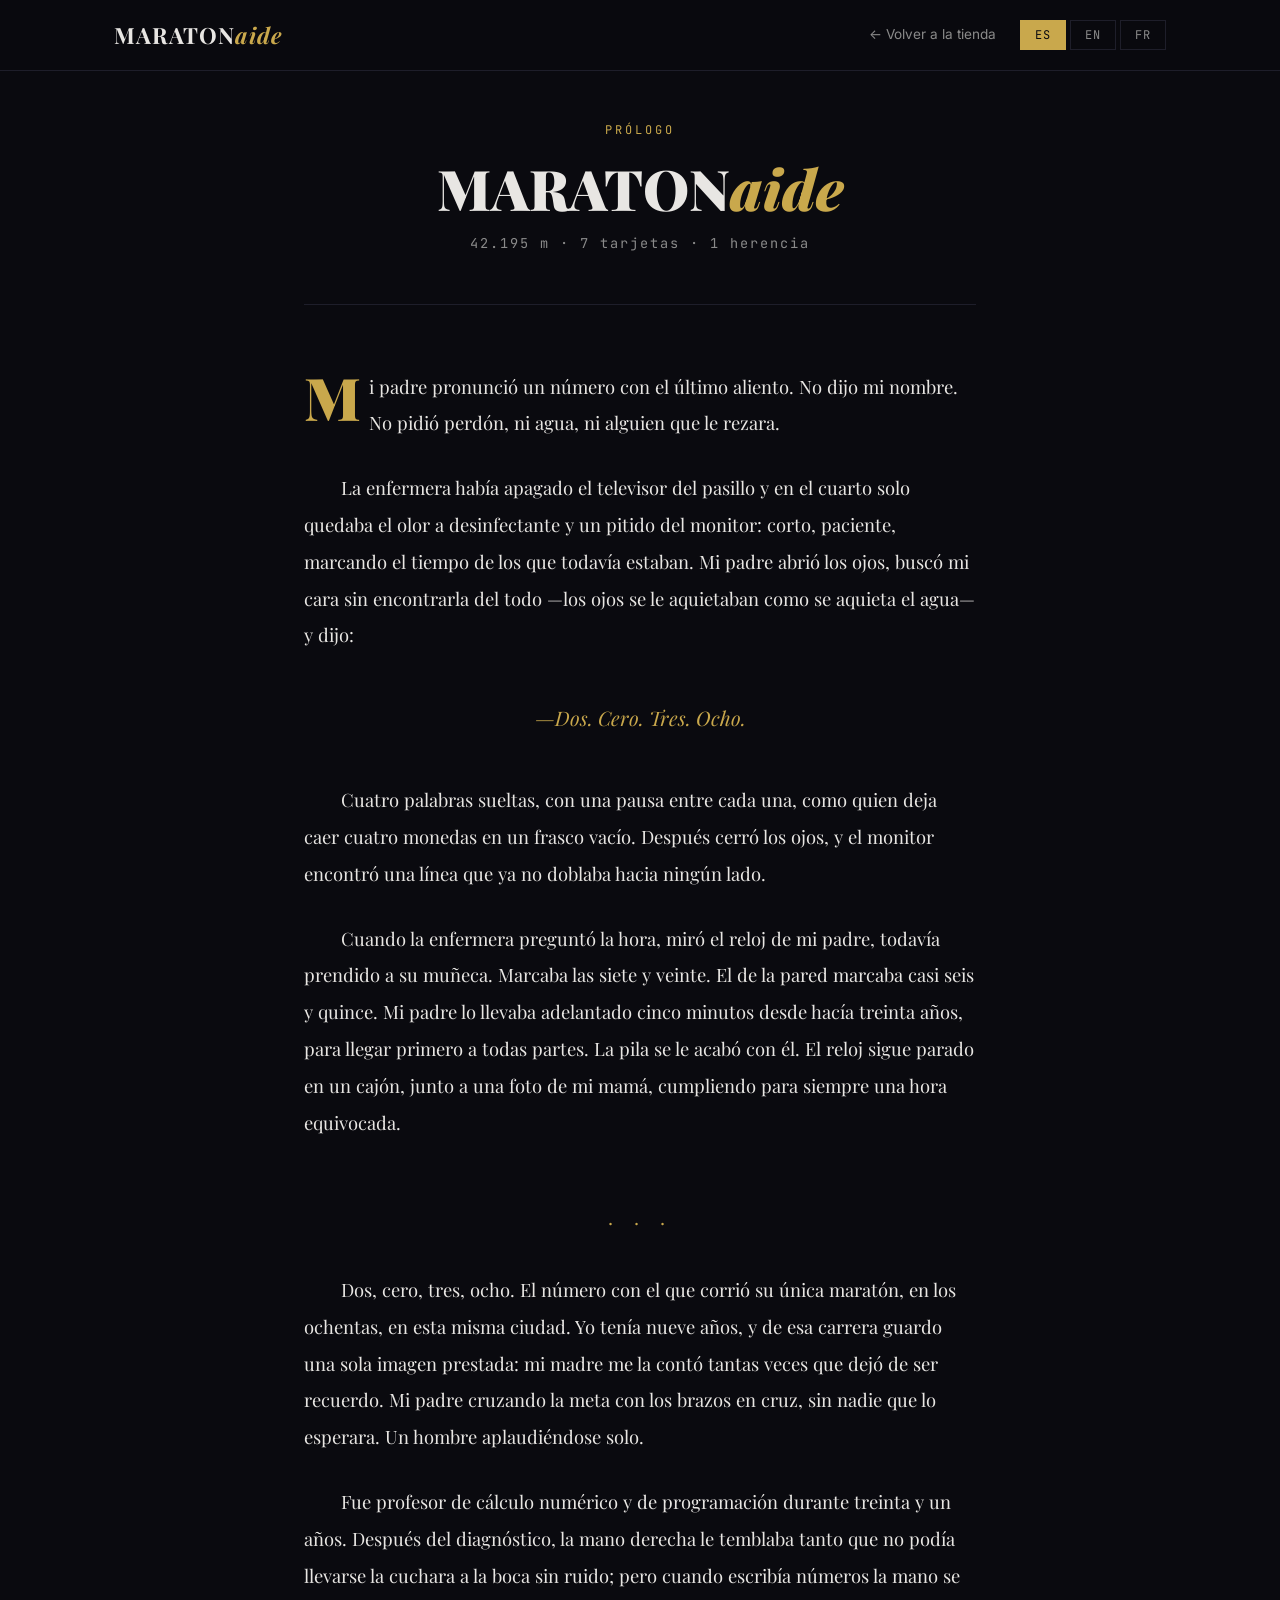
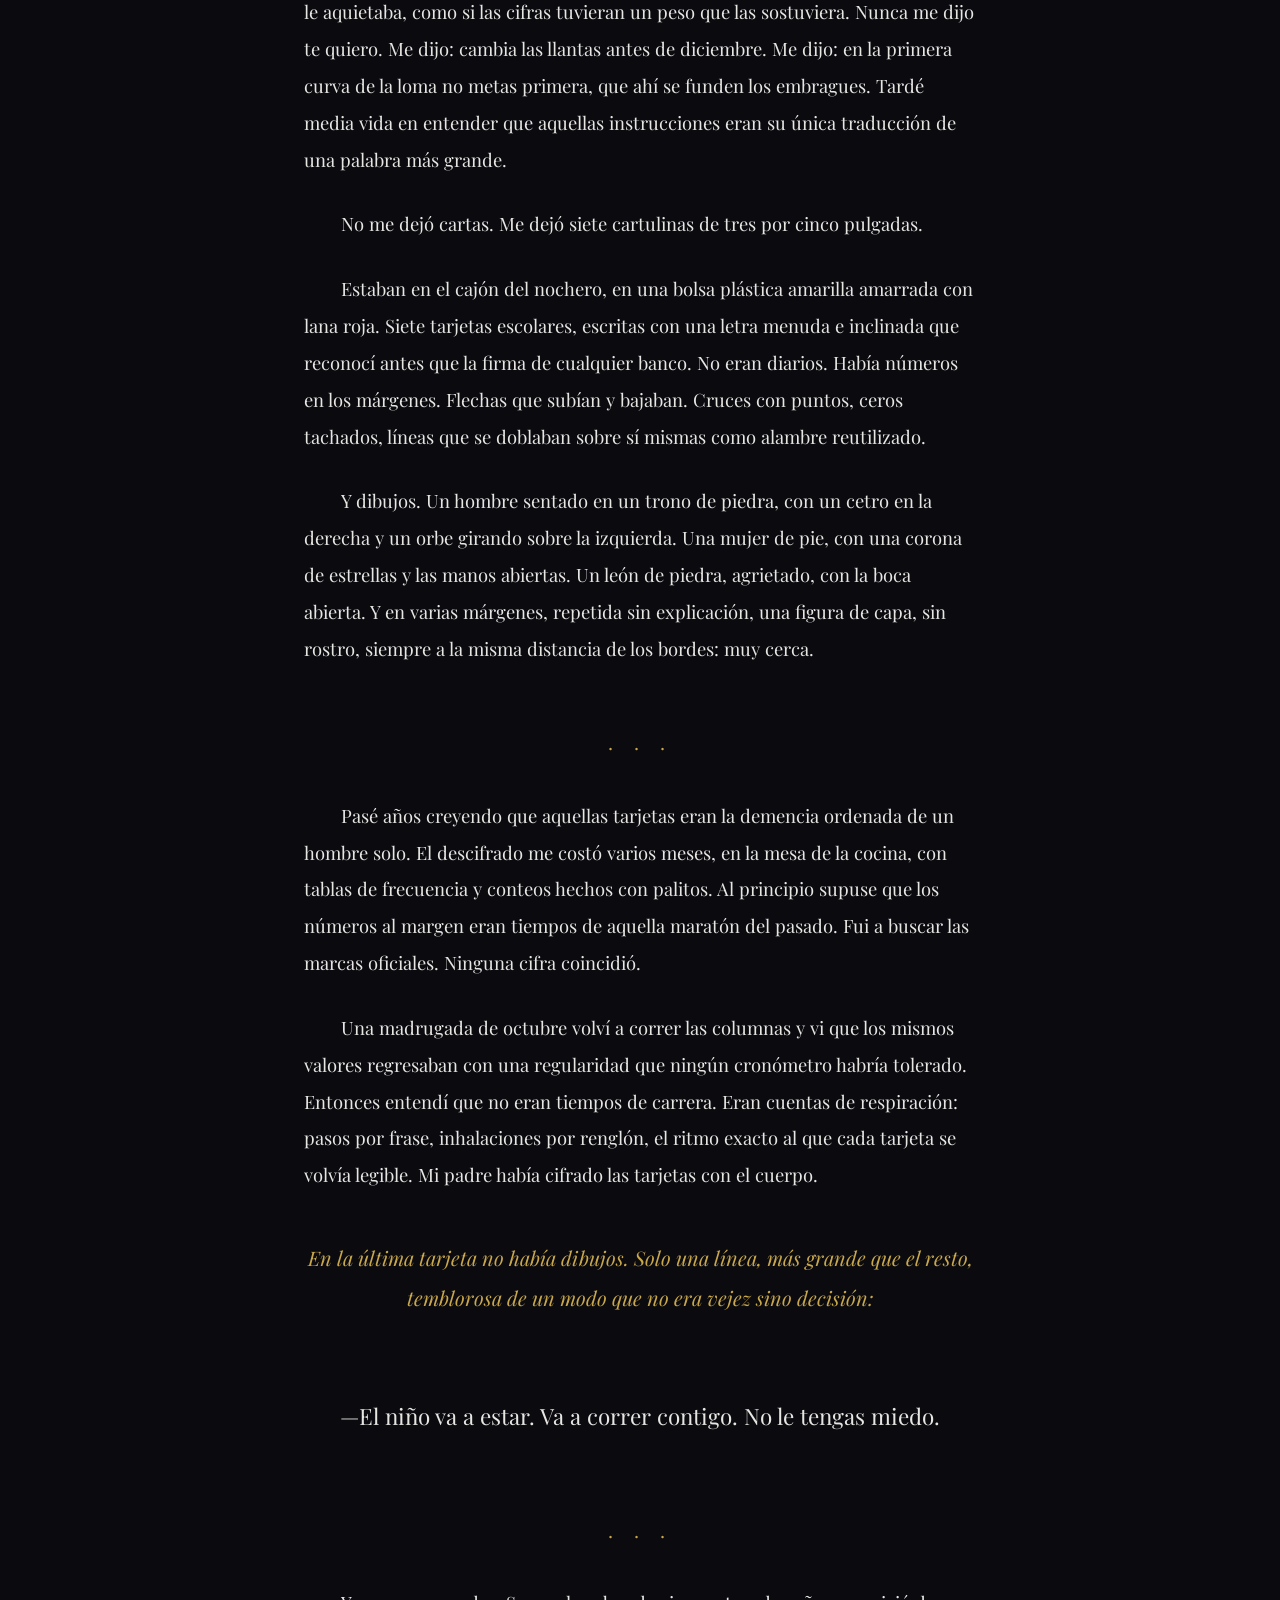
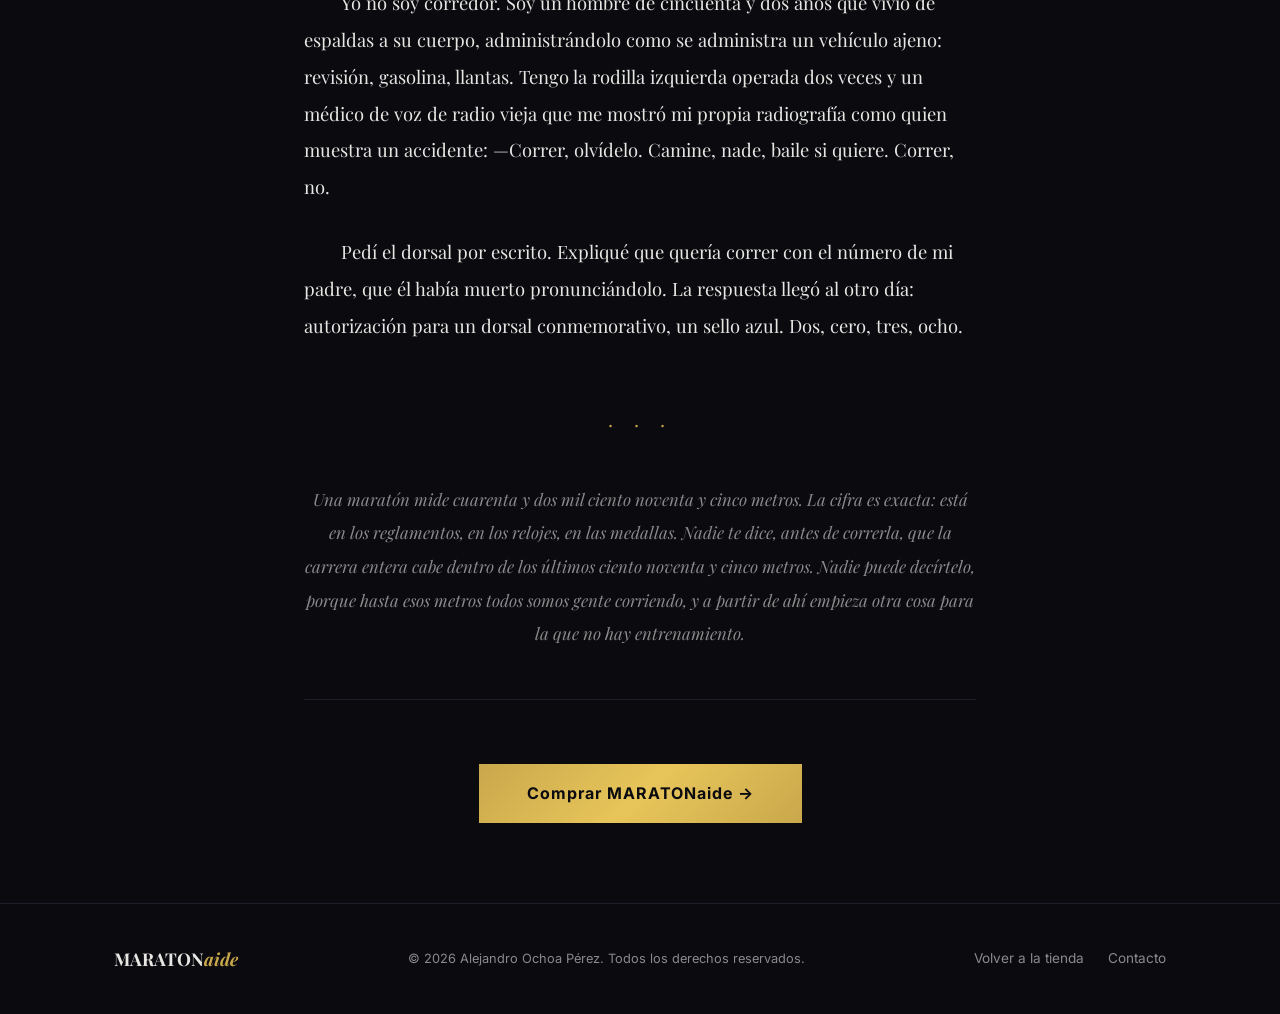
==== commit 9de130ac: "feat: actualizar shop a v4 — 7 tarjetas, 42.195 m, prólogo nuevo y portada" ====
--- a/prologo.html
+++ b/prologo.html
@@ -4,9 +4,9 @@
     <meta charset="UTF-8">
     <meta name="viewport" content="width=device-width, initial-scale=1.0">
     <title data-es="MARATONaide — Prólogo" data-en="MARATONaide — Prologue" data-fr="MARATONaide — Prologue">MARATONaide — Prólogo</title>
-    <meta name="description" content="Prólogo de MARATONaide. 42 km. 22 filósofos. 1 piedra. Una maratón que cambia todo." data-es="Prólogo de MARATONaide. 42 km. 22 filósofos. 1 piedra. Una maratón que cambia todo." data-en="Prologue of MARATONaide. 42 km. 22 philosophers. 1 stone. A marathon that changes everything." data-fr="Prologue de MARATONaide. 42 km. 22 philosophes. 1 pierre. Un marathon qui change tout.">
+    <meta name="description" content="Prólogo de MARATONaide. 42.195 m · 7 tarjetas · 1 herencia. Un padre cifró siete tarjetas con el cuerpo; su hijo corre la maratón para descifrarlas." data-es="Prólogo de MARATONaide. 42.195 m · 7 tarjetas · 1 herencia. Un padre cifró siete tarjetas con el cuerpo; su hijo corre la maratón para descifrarlas." data-en="Prologue of MARATONaide. 42.195 m · 7 cards · 1 inheritance. A father encoded seven cards with his body; his son runs the marathon to decode them." data-fr="Prologue de MARATONaide. 42,195 m · 7 cartes · 1 héritage. Un père a chiffré sept cartes avec son corps ; son fils court le marathon pour les déchiffrer.">
     <meta property="og:title" content="MARATONaide — Prólogo" data-es="MARATONaide — Prólogo" data-en="MARATONaide — Prologue" data-fr="MARATONaide — Prologue">
-    <meta property="og:description" content="42 km. 22 filósofos. 1 piedra. Una maratón que cambia todo." data-es="42 km. 22 filósofos. 1 piedra. Una maratón que cambia todo." data-en="42 km. 22 philosophers. 1 stone. A marathon that changes everything." data-fr="42 km. 22 philosophes. 1 pierre. Un marathon qui change tout.">
+    <meta property="og:description" content="42.195 m · 7 tarjetas · 1 herencia. Un corazón que late detrás de cada kilómetro." data-es="42.195 m · 7 tarjetas · 1 herencia. Un corazón que late detrás de cada kilómetro." data-en="42.195 m · 7 cards · 1 inheritance. A heart beating behind every kilometer." data-fr="42,195 m · 7 cartes · 1 héritage. Un cœur qui bat derrière chaque kilomètre.">
     <meta property="og:image" content="https://alejandro8aperez.github.io/Maratonaide-shop/cover.png">
     <meta property="og:type" content="website">
     <link rel="icon" type="image/png" href="cover.png">
@@ -38,76 +38,52 @@
         <div class="prologue-header">
             <span class="prologue-tag" data-es="Prólogo" data-en="Prologue" data-fr="Prologue">Prólogo</span>
             <h1 class="prologue-title">MARATON<span>aide</span></h1>
-            <p class="prologue-subtitle" data-es="42 km · 22 filósofos · 1 piedra" data-en="42 km · 22 philosophers · 1 stone" data-fr="42 km · 22 philosophes · 1 pierre">42 km · 22 filósofos · 1 piedra</p>
+            <p class="prologue-subtitle" data-es="42.195 m · 7 tarjetas · 1 herencia" data-en="42.195 m · 7 cards · 1 inheritance" data-fr="42,195 m · 7 cartes · 1 héritage">42.195 m · 7 tarjetas · 1 herencia</p>
         </div>
 
         <div class="prologue-body">
 
-            <p data-es="La humanidad había llegado a un punto en el que la intelectualidad parecía dominarlo todo. La cabeza había tomado el mando. Pensaba, organizaba, clasificaba, juzgaba, descartaba. Vivíamos en una época que premiaba al que pensaba más rápido, al que argumentaba mejor, al que encontraba una respuesta antes de que terminara de formularse la pregunta." data-en="Humanity had reached a point where intellect seemed to dominate everything. The head had taken command. It thought, organized, classified, judged, discarded. We lived in an era that rewarded the one who thought fastest, who argued best, who found an answer before the question was even fully formed." data-fr="L'humanité était arrivée à un point où l'intellectualité semblait tout dominer. La tête avait pris le commandement. Elle pensait, organisait, classait, jugeait, écartait. Nous vivions dans une époque qui récompensait celui qui pensait le plus vite, qui argumentait le mieux, qui trouvait une réponse avant même que la question ne soit entièrement formulée.">La humanidad había llegado a un punto en el que la intelectualidad parecía dominarlo todo. La cabeza había tomado el mando. Pensaba, organizaba, clasificaba, juzgaba, descartaba. Vivíamos en una época que premiaba al que pensaba más rápido, al que argumentaba mejor, al que encontraba una respuesta antes de que terminara de formularse la pregunta.</p>
+            <p data-es="Mi padre pronunció un número con el último aliento. No dijo mi nombre. No pidió perdón, ni agua, ni alguien que le rezara." data-en="My father uttered a number with his last breath. He did not say my name. He asked for no forgiveness, no water, no one to pray for him." data-fr="Mon père a prononcé un numéro avec son dernier souffle. Il n'a pas dit mon nom. Il n'a demandé ni pardon, ni eau, ni quelqu'un qui prie pour lui.">Mi padre pronunció un número con el último aliento. No dijo mi nombre. No pidió perdón, ni agua, ni alguien que le rezara.</p>
 
-            <p data-es="La cabeza quería comprenderlo todo. Ponerle nombre a todo. Encontrar una explicación para todo. Pero había algo que nunca había podido gobernar: el latido del corazón." data-en="The head wanted to understand everything. To name everything. To find an explanation for everything. But there was something it had never been able to govern: the beating of the heart." data-fr="La tête voulait tout comprendre. Tout nommer. Trouver une explication pour tout. Mais il y avait quelque chose qu'elle n'avait jamais pu gouverner : le battement du cœur.">La cabeza quería comprenderlo todo. Ponerle nombre a todo. Encontrar una explicación para todo. Pero había algo que nunca había podido gobernar: el latido del corazón.</p>
+            <p data-es="La enfermera había apagado el televisor del pasillo y en el cuarto solo quedaba el olor a desinfectante y un pitido del monitor: corto, paciente, marcando el tiempo de los que todavía estaban. Mi padre abrió los ojos, buscó mi cara sin encontrarla del todo —los ojos se le aquietaban como se aquieta el agua— y dijo:" data-en="The nurse had turned off the hallway television, and in the room only the smell of disinfectant and the monitor's beep remained: short, patient, measuring the time of those still there. My father opened his eyes, looked for my face without quite finding it —his eyes were calming as water calms— and said:" data-fr="L'infirmière avait éteint la télévision du couloir, et il ne restait dans la chambre que l'odeur de désinfectant et le bip du moniteur : court, patient, comptant le temps de ceux qui étaient encore là. Mon père ouvrit les yeux, chercha mon visage sans tout à fait le trouver —ses yeux s'apaisaient comme l'eau s'apaise— et dit :">La enfermera había apagado el televisor del pasillo y en el cuarto solo quedaba el olor a desinfectante y un pitido del monitor: corto, paciente, marcando el tiempo de los que todavía estaban. Mi padre abrió los ojos, buscó mi cara sin encontrarla del todo —los ojos se le aquietaban como se aquieta el agua— y dijo:</p>
 
-            <p data-es="Su padre lo había sabido muchos años antes. Por eso no le dejó libros de filosofía. No le dejó tratados de teología. No le dejó respuestas. Le dejó cuadernos. Siete cuadernos. En ellos había un sistema de notación que ningún académico habría podido descifrar, porque aquellos signos no habían sido escritos para ser comprendidos por la cabeza. Habían sido escritos para los pies. Para ser leídos mientras se corría. Para ser descifrados cuando el cuerpo comenzara a cansarse, cuando la respiración se hiciera pesada, cuando una rodilla protestara y cuando el pulso encontrara un ritmo que ya no obedeciera a la voluntad." data-en="His father had known this many years before. That is why he left him no philosophy books. No theology treatises. No answers. He left him notebooks. Seven notebooks. In them was a notation system that no academic could have deciphered, because those signs had not been written to be understood by the head. They had been written for the feet. To be read while running. To be deciphered when the body began to tire, when breathing grew heavy, when a knee protested and when the pulse found a rhythm that no longer obeyed the will." data-fr="Son père l'avait su bien des années auparavant. C'est pourquoi il ne lui a pas laissé de livres de philosophie. Pas de traités de théologie. Pas de réponses. Il lui a laissé des cahiers. Sept cahiers. Ils contenaient un système de notation qu'aucun académique n'aurait pu déchiffrer, car ces signes n'avaient pas été écrits pour être compris par la tête. Ils avaient été écrits pour les pieds. Pour être lus en courant. Pour être déchiffrés lorsque le corps commençait à fatiguer, lorsque la respiration devenait lourde, lorsque un genou protestait et lorsque le pouls trouvait un rythme qui n'obéissait plus à la volonté.">Su padre lo había sabido muchos años antes. Por eso no le dejó libros de filosofía. No le dejó tratados de teología. No le dejó respuestas. Le dejó cuadernos. Siete cuadernos. En ellos había un sistema de notación que ningún académico habría podido descifrar, porque aquellos signos no habían sido escritos para ser comprendidos por la cabeza. Habían sido escritos para los pies. Para ser leídos mientras se corría. Para ser descifrados cuando el cuerpo comenzara a cansarse, cuando la respiración se hiciera pesada, cuando una rodilla protestara y cuando el pulso encontrara un ritmo que ya no obedeciera a la voluntad.</p>
+            <p class="prologue-highlight" data-es="—Dos. Cero. Tres. Ocho." data-en="—Two. Zero. Three. Eight." data-fr="—Deux. Zéro. Trois. Huit.">—Dos. Cero. Tres. Ocho.</p>
 
-            <p data-es="Su padre no explicaba. Mostraba. No decía &ldquo;piensa esto&rdquo;. Decía &ldquo;corre esto&rdquo;. Porque había verdades que solamente podían comprenderse cuando el cuerpo las padecía. Y había preguntas que solo podían responderse cuando la mente, agotada de buscar respuestas, finalmente se callaba." data-en="His father did not explain. He showed. He did not say &ldquo;think this.&rdquo; He said &ldquo;run this.&rdquo; Because there were truths that could only be understood when the body suffered them. And there were questions that could only be answered when the mind, exhausted from seeking answers, finally fell silent." data-fr="Son père n'expliquait pas. Il montrait. Il ne disait pas &laquo;&nbsp;pense ceci&nbsp;&raquo;. Il disait &laquo;&nbsp;coure ceci&nbsp;&raquo;. Parce qu'il y avait des vérités qui ne pouvaient se comprendre que lorsque le corps les endurait. Et il y avait des questions qui ne pouvaient se répondre que lorsque l'esprit, épuisé de chercher des réponses, se taisait enfin.">Su padre no explicaba. Mostraba. No decía &ldquo;piensa esto&rdquo;. Decía &ldquo;corre esto&rdquo;. Porque había verdades que solamente podían comprenderse cuando el cuerpo las padecía. Y había preguntas que solo podían responderse cuando la mente, agotada de buscar respuestas, finalmente se callaba.</p>
+            <p data-es="Cuatro palabras sueltas, con una pausa entre cada una, como quien deja caer cuatro monedas en un frasco vacío. Después cerró los ojos, y el monitor encontró una línea que ya no doblaba hacia ningún lado." data-en="Four loose words, with a pause between each, like someone dropping four coins into an empty jar. Then he closed his eyes, and the monitor found a line that no longer bent in any direction." data-fr="Quatre mots détachés, avec une pause entre chacun, comme on laisse tomber quatre pièces dans un bocal vide. Puis il ferma les yeux, et le moniteur trouva une ligne qui ne se courbait plus d'aucun côté.">Cuatro palabras sueltas, con una pausa entre cada una, como quien deja caer cuatro monedas en un frasco vacío. Después cerró los ojos, y el monitor encontró una línea que ya no doblaba hacia ningún lado.</p>
 
-            <p data-es="Y una palabra aparecía una y otra vez en aquellos cuadernos: <strong>Juan</strong>. No Pedro. Juan. El discípulo amado. El hombre que había reclinado la cabeza sobre el pecho del Maestro y había escuchado algo que los demás no podían escuchar. Los latidos." data-en="And a word appeared again and again in those notebooks: <strong>John</strong>. Not Peter. John. The beloved disciple. The man who had reclined his head upon the Master's breast and had heard something the others could not hear. The heartbeat." data-fr="Et un mot apparaissait encore et encore dans ces cahiers : <strong>Jean</strong>. Pas Pierre. Jean. Le disciple bien-aimé. L'homme qui avait reposé sa tête sur la poitrine du Maître et avait entendu quelque chose que les autres ne pouvaient pas entendre. Les battements.">Y una palabra aparecía una y otra vez en aquellos cuadernos: <strong>Juan</strong>. No Pedro. Juan. El discípulo amado. El hombre que había reclinado la cabeza sobre el pecho del Maestro y había escuchado algo que los demás no podían escuchar. Los latidos.</p>
+            <p data-es="Cuando la enfermera preguntó la hora, miró el reloj de mi padre, todavía prendido a su muñeca. Marcaba las siete y veinte. El de la pared marcaba casi seis y quince. Mi padre lo llevaba adelantado cinco minutos desde hacía treinta años, para llegar primero a todas partes. La pila se le acabó con él. El reloj sigue parado en un cajón, junto a una foto de mi mamá, cumpliendo para siempre una hora equivocada." data-en="When the nurse asked the time, she looked at my father's watch, still strapped to his wrist. It read seven twenty. The one on the wall read almost six fifteen. My father had worn it five minutes fast for thirty years, to arrive first everywhere. Its battery died with him. The watch still sits in a drawer, next to a photo of my mom, keeping forever a wrong time." data-fr="Quand l'infirmière demanda l'heure, elle regarda la montre de mon père, toujours attachée à son poignet. Elle indiquait sept heures vingt. Celle du mur indiquait presque six heures quinze. Mon père l'avait portée en avance de cinq minutes pendant trente ans, pour arriver partout le premier. Sa pile est morte avec lui. La montre est toujours dans un tiroir, à côté d'une photo de ma mère, gardant pour toujours une heure fausse.">Cuando la enfermera preguntó la hora, miró el reloj de mi padre, todavía prendido a su muñeca. Marcaba las siete y veinte. El de la pared marcaba casi seis y quince. Mi padre lo llevaba adelantado cinco minutos desde hacía treinta años, para llegar primero a todas partes. La pila se le acabó con él. El reloj sigue parado en un cajón, junto a una foto de mi mamá, cumpliendo para siempre una hora equivocada.</p>
 
             <div class="prologue-break">· · ·</div>
 
-            <p data-es="Durante siglos, algunos escritores y pensadores hablaron de las &laquo;&nbsp;dos iglesias&nbsp;&raquo;. La Iglesia de Pedro y la Iglesia de Juan. Dos épocas. Dos funciones. Dos maneras de comprender el mismo misterio. Pedro representaba la estructura visible, la organización, la autoridad, la doctrina. Juan representaba la vida interior. El misterio. El corazón." data-en="For centuries, some writers and thinkers spoke of the &ldquo;two churches.&rdquo; The Church of Peter and the Church of John. Two eras. Two functions. Two ways of understanding the same mystery. Peter represented the visible structure, organization, authority, doctrine. John represented the inner life. The mystery. The heart." data-fr="Pendant des siècles, certains écrivains et penseurs ont parlé des &laquo;&nbsp;deux Églises&nbsp;&raquo;. L'Église de Pierre et l'Église de Jean. Deux époques. Deux fonctions. Deux manières de comprendre le même mystère. Pierre représentait la structure visible, l'organisation, l'autorité, la doctrine. Jean représentait la vie intérieure. Le mystère. Le cœur.">Durante siglos, algunos escritores y pensadores hablaron de las &laquo;&nbsp;dos iglesias&nbsp;&raquo;. La Iglesia de Pedro y la Iglesia de Juan. Dos épocas. Dos funciones. Dos maneras de comprender el mismo misterio. Pedro representaba la estructura visible, la organización, la autoridad, la doctrina. Juan representaba la vida interior. El misterio. El corazón.</p>
+            <p data-es="Dos, cero, tres, ocho. El número con el que corrió su única maratón, en los ochentas, en esta misma ciudad. Yo tenía nueve años, y de esa carrera guardo una sola imagen prestada: mi madre me la contó tantas veces que dejó de ser recuerdo. Mi padre cruzando la meta con los brazos en cruz, sin nadie que lo esperara. Un hombre aplaudiéndose solo." data-en="Two, zero, three, eight. The number with which he ran his only marathon, in the eighties, in this very city. I was nine years old, and of that race I keep a single borrowed image: my mother told it to me so many times it stopped being a memory. My father crossing the finish line with his arms spread wide, no one waiting for him. A man applauding himself." data-fr="Deux, zéro, trois, huit. Le numéro avec lequel il a couru son unique marathon, dans les années quatre-vingt, dans cette même ville. J'avais neuf ans, et de cette course je ne garde qu'une image empruntée : ma mère me l'a racontée tant de fois qu'elle a cessé d'être un souvenir. Mon père franchissant l'arrivée les bras en croix, sans personne pour l'attendre. Un homme s'applaudissant tout seul.">Dos, cero, tres, ocho. El número con el que corrió su única maratón, en los ochentas, en esta misma ciudad. Yo tenía nueve años, y de esa carrera guardo una sola imagen prestada: mi madre me la contó tantas veces que dejó de ser recuerdo. Mi padre cruzando la meta con los brazos en cruz, sin nadie que lo esperara. Un hombre aplaudiéndose solo.</p>
 
-            <p data-es="Algunos anunciaron el final de la Iglesia de Pedro y el nacimiento de una Iglesia de Juan. Pero Runy comprendió que habían cometido un error. Habían querido convertir una diferencia de funciones en una lucha por el poder. Habían intentado que el corazón reemplazara a la cabeza. Y el corazón no había venido para reemplazar a nadie." data-en="Some announced the end of the Church of Peter and the birth of a Church of John. But Runy understood they had made a mistake. They had wanted to turn a difference of functions into a struggle for power. They had tried to make the heart replace the head. And the heart had not come to replace anyone." data-fr="Certains ont annoncé la fin de l'Église de Pierre et la naissance d'une Église de Jean. Mais Runy a compris qu'ils s'étaient trompés. Ils avaient voulu transformer une différence de fonctions en lutte pour le pouvoir. Ils avaient tenté de faire remplacer la tête par le cœur. Et le cœur n'était pas venu remplacer qui que ce soit.">Algunos anunciaron el final de la Iglesia de Pedro y el nacimiento de una Iglesia de Juan. Pero Runy comprendió que habían cometido un error. Habían querido convertir una diferencia de funciones en una lucha por el poder. Habían intentado que el corazón reemplazara a la cabeza. Y el corazón no había venido para reemplazar a nadie.</p>
+            <p data-es="Fue profesor de cálculo numérico y de programación durante treinta y un años. Después del diagnóstico, la mano derecha le temblaba tanto que no podía llevarse la cuchara a la boca sin ruido; pero cuando escribía números la mano se le aquietaba, como si las cifras tuvieran un peso que las sostuviera. Nunca me dijo te quiero. Me dijo: cambia las llantas antes de diciembre. Me dijo: en la primera curva de la loma no metas primera, que ahí se funden los embragues. Tardé media vida en entender que aquellas instrucciones eran su única traducción de una palabra más grande." data-en="He taught numerical analysis and programming for thirty-one years. After the diagnosis, his right hand shook so much he could not bring the spoon to his mouth without a clatter; but when he wrote numbers his hand steadied, as if figures had a weight to hold them. He never told me he loved me. He told me: change the tires before December. He told me: on the first curve of the hill don't shift into first, that's where clutches burn. It took me half a lifetime to understand that those instructions were his only translation of a larger word." data-fr="Il a enseigné le calcul numérique et la programmation pendant trente et un ans. Après le diagnostic, sa main droite tremblait tant qu'il ne pouvait porter la cuillère à sa bouche sans bruit ; mais quand il écrivait des nombres, sa main s'apaisait, comme si les chiffres avaient un poids qui les soutenait. Il ne m'a jamais dit je t'aime. Il m'a dit : change les pneus avant décembre. Il m'a dit : dans la première courbe de la côte, ne passe pas la première, c'est là que fondent les embrayages. J'ai mis une demi-vie à comprendre que ces instructions étaient sa seule traduction d'un mot plus grand.">Fue profesor de cálculo numérico y de programación durante treinta y un años. Después del diagnóstico, la mano derecha le temblaba tanto que no podía llevarse la cuchara a la boca sin ruido; pero cuando escribía números la mano se le aquietaba, como si las cifras tuvieran un peso que las sostuviera. Nunca me dijo te quiero. Me dijo: cambia las llantas antes de diciembre. Me dijo: en la primera curva de la loma no metas primera, que ahí se funden los embragues. Tardé media vida en entender que aquellas instrucciones eran su única traducción de una palabra más grande.</p>
 
-            <p data-es="Juan lo sabía. Había vivido muchos años más que Pedro. Podría haber reclamado autoridad. Podría haberse presentado como sucesor. Pero no lo hizo. Porque Juan había comprendido algo que parecía sencillo y, sin embargo, contenía un misterio enorme: el corazón no necesita convertirse en cabeza para gobernar la vida." data-en="John knew this. He had lived many years more than Peter. He could have claimed authority. He could have presented himself as successor. But he did not. Because John had understood something that seemed simple and yet contained an enormous mystery: the heart does not need to become the head to govern life." data-fr="Jean le savait. Il avait vécu bien des années de plus que Pierre. Il aurait pu revendiquer l'autorité. Il aurait pu se présenter comme successeur. Mais il ne l'a pas fait. Parce que Jean avait compris quelque chose qui semblait simple et pourtant contenait un mystère immense : le cœur n'a pas besoin de devenir la tête pour gouverner la vie.">Juan lo sabía. Había vivido muchos años más que Pedro. Podría haber reclamado autoridad. Podría haberse presentado como sucesor. Pero no lo hizo. Porque Juan había comprendido algo que parecía sencillo y, sin embargo, contenía un misterio enorme: el corazón no necesita convertirse en cabeza para gobernar la vida.</p>
+            <p data-es="No me dejó cartas. Me dejó siete cartulinas de tres por cinco pulgadas." data-en="He left me no letters. He left me seven index cards, three by five inches." data-fr="Il ne m'a laissé aucune lettre. Il m'a laissé sept cartons, trois pouces sur cinq.">No me dejó cartas. Me dejó siete cartulinas de tres por cinco pulgadas.</p>
 
-            <p data-es="Pedro podía conducir. Juan podía mantener viva la llama. No eran enemigos. Eran funciones diferentes de un mismo organismo." data-en="Peter could lead. John could keep the flame alive. They were not enemies. They were different functions of the same organism." data-fr="Pierre pouvait conduire. Jean pouvait maintenir la flamme vivante. Ils n'étaient pas ennemis. Ils étaient des fonctions différentes d'un même organisme.">Pedro podía conducir. Juan podía mantener viva la llama. No eran enemigos. Eran funciones diferentes de un mismo organismo.</p>
+            <p data-es="Estaban en el cajón del nochero, en una bolsa plástica amarilla amarrada con lana roja. Siete tarjetas escolares, escritas con una letra menuda e inclinada que reconocí antes que la firma de cualquier banco. No eran diarios. Había números en los márgenes. Flechas que subían y bajaban. Cruces con puntos, ceros tachados, líneas que se doblaban sobre sí mismas como alambre reutilizado." data-en="They were in the nightstand drawer, in a yellow plastic bag tied with red yarn. Seven school index cards, written in a small, slanted hand I recognized before the signature of any bank. They were not diaries. There were numbers in the margins. Arrows going up and down. Crosses with dots, crossed-out zeros, lines folding over themselves like reused wire." data-fr="Elles étaient dans le tiroir de la table de nuit, dans un sac en plastique jaune attaché avec de la laine rouge. Sept cartons d'écolier, écrits d'une écriture menue et penchée que j'ai reconnue avant la signature d'aucune banque. Ce n'étaient pas des journaux. Il y avait des chiffres dans les marges. Des flèches qui montaient et descendaient. Des croix avec des points, des zéros barrés, des lignes qui se repliaient sur elles-mêmes comme du fil réutilisé.">Estaban en el cajón del nochero, en una bolsa plástica amarilla amarrada con lana roja. Siete tarjetas escolares, escritas con una letra menuda e inclinada que reconocí antes que la firma de cualquier banco. No eran diarios. Había números en los márgenes. Flechas que subían y bajaban. Cruces con puntos, ceros tachados, líneas que se doblaban sobre sí mismas como alambre reutilizado.</p>
+
+            <p data-es="Y dibujos. Un hombre sentado en un trono de piedra, con un cetro en la derecha y un orbe girando sobre la izquierda. Una mujer de pie, con una corona de estrellas y las manos abiertas. Un león de piedra, agrietado, con la boca abierta. Y en varias márgenes, repetida sin explicación, una figura de capa, sin rostro, siempre a la misma distancia de los bordes: muy cerca." data-en="And drawings. A man seated on a stone throne, a scepter in his right hand and an orb spinning over his left. A woman standing, a crown of stars on her head and open hands. A cracked stone lion, mouth open. And in several margins, repeated without explanation, a cloaked figure, faceless, always at the same distance from the edges: very close." data-fr="Et des dessins. Un homme assis sur un trône de pierre, un sceptre dans la main droite et un globe tournant au-dessus de la gauche. Une femme debout, une couronne d'étoiles et les mains ouvertes. Un lion de pierre, fissuré, la gueule ouverte. Et dans plusieurs marges, répétée sans explication, une figure en cape, sans visage, toujours à la même distance des bords : très proche.">Y dibujos. Un hombre sentado en un trono de piedra, con un cetro en la derecha y un orbe girando sobre la izquierda. Una mujer de pie, con una corona de estrellas y las manos abiertas. Un león de piedra, agrietado, con la boca abierta. Y en varias márgenes, repetida sin explicación, una figura de capa, sin rostro, siempre a la misma distancia de los bordes: muy cerca.</p>
 
             <div class="prologue-break">· · ·</div>
 
-            <p data-es="Runy pasó gran parte de su vida intentando vivir desde la cabeza. Calculaba. Medía. Comparaba. Necesitaba entender antes de actuar. Necesitaba tener garantías antes de arriesgarse. Hasta que comenzó a correr." data-en="Runy spent much of his life trying to live from the head. He calculated. He measured. He compared. He needed to understand before acting. He needed guarantees before taking risks. Until he began to run." data-fr="Runy a passé une grande partie de sa vie à essayer de vivre depuis la tête. Il calculait. Il mesurait. Il comparait. Il avait besoin de comprendre avant d'agir. Il avait besoin de garanties avant de prendre des risques. Jusqu'à ce qu'il commence à courir.">Runy pasó gran parte de su vida intentando vivir desde la cabeza. Calculaba. Medía. Comparaba. Necesitaba entender antes de actuar. Necesitaba tener garantías antes de arriesgarse. Hasta que comenzó a correr.</p>
+            <p data-es="Pasé años creyendo que aquellas tarjetas eran la demencia ordenada de un hombre solo. El descifrado me costó varios meses, en la mesa de la cocina, con tablas de frecuencia y conteos hechos con palitos. Al principio supuse que los números al margen eran tiempos de aquella maratón del pasado. Fui a buscar las marcas oficiales. Ninguna cifra coincidió." data-en="For years I believed those cards were the orderly madness of a man alone. Deciphering them took me several months, at the kitchen table, with frequency tables and tally counts. At first I assumed the numbers in the margins were times from that marathon of the past. I went looking for the official results. Not a single figure matched." data-fr="Pendant des années, j'ai cru que ces cartes étaient la folie ordonnée d'un homme seul. Les déchiffrer m'a pris plusieurs mois, sur la table de la cuisine, avec des tables de fréquence et des comptages faits de bâtonnets. Au début, j'ai supposé que les chiffres des marges étaient des temps de ce marathon du passé. Je suis allé chercher les résultats officiels. Aucun chiffre ne correspondait.">Pasé años creyendo que aquellas tarjetas eran la demencia ordenada de un hombre solo. El descifrado me costó varios meses, en la mesa de la cocina, con tablas de frecuencia y conteos hechos con palitos. Al principio supuse que los números al margen eran tiempos de aquella maratón del pasado. Fui a buscar las marcas oficiales. Ninguna cifra coincidió.</p>
 
-            <p class="prologue-highlight" data-es="La maratón tenía una crueldad particular: no permitía mentirse durante demasiado tiempo." data-en="The marathon had a particular cruelty: it did not allow you to lie to yourself for too long." data-fr="Le marathon avait une cruauté particulière : il ne permettait pas de se mentir trop longtemps.">La maratón tenía una crueldad particular: no permitía mentirse durante demasiado tiempo.</p>
+            <p data-es="Una madrugada de octubre volví a correr las columnas y vi que los mismos valores regresaban con una regularidad que ningún cronómetro habría tolerado. Entonces entendí que no eran tiempos de carrera. Eran cuentas de respiración: pasos por frase, inhalaciones por renglón, el ritmo exacto al que cada tarjeta se volvía legible. Mi padre había cifrado las tarjetas con el cuerpo." data-en="One October dawn I ran down the columns again and saw the same values returning with a regularity no stopwatch would have tolerated. Then I understood they were not race times. They were breathing counts: steps per sentence, inhalations per line, the exact pace at which each card became legible. My father had encoded the cards with his body." data-fr="Un matin d'octobre, j'ai de nouveau parcouru les colonnes et j'ai vu les mêmes valeurs revenir avec une régularité qu'aucun chronomètre n'aurait tolérée. Alors j'ai compris que ce n'étaient pas des temps de course. C'étaient des comptes de respiration : des pas par phrase, des inspirations par ligne, le rythme exact auquel chaque carte devenait lisible. Mon père avait chiffré les cartes avec son corps.">Una madrugada de octubre volví a correr las columnas y vi que los mismos valores regresaban con una regularidad que ningún cronómetro habría tolerado. Entonces entendí que no eran tiempos de carrera. Eran cuentas de respiración: pasos por frase, inhalaciones por renglón, el ritmo exacto al que cada tarjeta se volvía legible. Mi padre había cifrado las tarjetas con el cuerpo.</p>
 
-            <p data-es="Al principio, la cabeza mandaba. Marcaba el ritmo. Calculaba los kilómetros. Miraba el reloj. Pensaba en la meta. Pensaba en el tiempo. Pensaba en los demás corredores. Pero después de treinta kilómetros, la cabeza empezaba a perder autoridad. Después de treinta y cinco, negociaba. Después de cuarenta, suplicaba. Y cuando quedaban los últimos metros, ya no podía mandar. Entonces aparecía otra voz. No venía de afuera. Venía de adentro. El corazón." data-en="At first, the head was in command. It set the pace. It counted the kilometers. It watched the clock. It thought about the finish line. It thought about time. It thought about the other runners. But after thirty kilometers, the head began to lose authority. After thirty-five, it negotiated. After forty, it pleaded. And when only the last meters remained, it could no longer command. Then another voice appeared. It did not come from outside. It came from within. The heart." data-fr="Au début, la tête commandait. Elle fixait le rythme. Elle comptait les kilomètres. Elle regardait la montre. Elle pensait à l'arrivée. Elle pensait au temps. Elle pensait aux autres coureurs. Mais après trente kilomètres, la tête commençait à perdre son autorité. Après trente-cinq, elle négociait. Après quarante, elle suppliait. Et lorsque les derniers mètres restaient, elle ne pouvait plus commander. Alors une autre voix apparut. Elle ne venait pas de l'extérieur. Elle venait du dedans. Le cœur.">Al principio, la cabeza mandaba. Marcaba el ritmo. Calculaba los kilómetros. Miraba el reloj. Pensaba en la meta. Pensaba en el tiempo. Pensaba en los demás corredores. Pero después de treinta kilómetros, la cabeza empezaba a perder autoridad. Después de treinta y cinco, negociaba. Después de cuarenta, suplicaba. Y cuando quedaban los últimos metros, ya no podía mandar. Entonces aparecía otra voz. No venía de afuera. Venía de adentro. El corazón.</p>
+            <p class="prologue-highlight" data-es="En la última tarjeta no había dibujos. Solo una línea, más grande que el resto, temblorosa de un modo que no era vejez sino decisión:" data-en="On the last card there were no drawings. Only a line, larger than the rest, trembling in a way that was not old age but decision:" data-fr="Sur la dernière carte, il n'y avait pas de dessins. Seulement une ligne, plus grande que les autres, tremblante d'une manière qui n'était pas la vieillesse mais la décision :">En la última tarjeta no había dibujos. Solo una línea, más grande que el resto, temblorosa de un modo que no era vejez sino decisión:</p>
+
+            <p class="prologue-finale" data-es="—El niño va a estar. Va a correr contigo. No le tengas miedo." data-en="—The boy will be there. He will run with you. Don't be afraid of him." data-fr="—L'enfant sera là. Il courra avec toi. N'aie pas peur de lui.">—El niño va a estar. Va a correr contigo. No le tengas miedo.</p>
 
             <div class="prologue-break">· · ·</div>
 
-            <p data-es="Fue entonces cuando Runy comprendió quiénes eran aquellos que su padre había llamado, en uno de los cuadernos, <strong>los Maratonistas</strong>." data-en="It was then that Runy understood who those were that his father had called, in one of the notebooks, <strong>the Marathoners</strong>." data-fr="C'est alors que Runy a compris qui étaient ceux que son père avait appelés, dans l'un des cahiers, <strong>les Marathonistes</strong>.">Fue entonces cuando Runy comprendió quiénes eran aquellos que su padre había llamado, en uno de los cuadernos, <strong>los Maratonistas</strong>.</p>
+            <p data-es="Yo no soy corredor. Soy un hombre de cincuenta y dos años que vivió de espaldas a su cuerpo, administrándolo como se administra un vehículo ajeno: revisión, gasolina, llantas. Tengo la rodilla izquierda operada dos veces y un médico de voz de radio vieja que me mostró mi propia radiografía como quien muestra un accidente: —Correr, olvídelo. Camine, nade, baile si quiere. Correr, no." data-en="I am not a runner. I am a fifty-two-year-old man who lived with his back to his body, managing it as one manages someone else's vehicle: inspection, gas, tires. My left knee has been operated on twice, and a doctor with an old-radio voice showed me my own X-ray like someone showing an accident: —Running, forget it. Walk, swim, dance if you want. Running, no." data-fr="Je ne suis pas un coureur. Je suis un homme de cinquante-deux ans qui a vécu le dos tourné à son corps, l'administrant comme on administre un véhicule d'autrui : révision, essence, pneus. Mon genou gauche a été opéré deux fois, et un médecin à la voix de vieille radio m'a montré ma propre radiographie comme on montre un accident : —Courir, oubliez ça. Marchez, nagez, dansez si vous voulez. Courir, non.">Yo no soy corredor. Soy un hombre de cincuenta y dos años que vivió de espaldas a su cuerpo, administrándolo como se administra un vehículo ajeno: revisión, gasolina, llantas. Tengo la rodilla izquierda operada dos veces y un médico de voz de radio vieja que me mostró mi propia radiografía como quien muestra un accidente: —Correr, olvídelo. Camine, nade, baile si quiere. Correr, no.</p>
 
-            <p data-es="No eran una élite. No eran santos. No eran filósofos. No poseían ningún conocimiento superior. No estaban destinados a dirigir a nadie. Eran, simplemente, personas capaces de escuchar. Algunos percibían el latido de algo que pertenecía no solamente a un hombre, sino a toda la humanidad. Un corazón común. Un corazón que latía detrás de las religiones, detrás de las filosofías, detrás de las ciencias, detrás del arte. Detrás de todas aquellas cosas que los hombres habían construido para intentar comprender el misterio de estar vivos." data-en="They were not an elite. They were not saints. They were not philosophers. They possessed no superior knowledge. They were not destined to lead anyone. They were, simply, people capable of listening. Some perceived the beating of something that belonged not only to a man, but to all of humanity. A common heart. A heart that beat behind religions, behind philosophies, behind sciences, behind art. Behind all those things that men had built to try to understand the mystery of being alive." data-fr="Ils n'étaient pas une élite. Ils n'étaient pas des saints. Ils n'étaient pas des philosophes. Ils ne possédaient aucune connaissance supérieure. Ils n'étaient pas destinés à diriger qui que ce soit. Ils étaient, simplement, des personnes capables d'écouter. Some percevaient le battement de quelque chose qui n'appartenait pas seulement à un homme, mais à toute l'humanité. Un cœur commun. Un cœur qui battait derrière les religions, derrière les philosophies, derrière les sciences, derrière l'art. Derrière toutes ces choses que les hommes avaient construites pour tenter de comprendre le mystère d'être vivants.">No eran una élite. No eran santos. No eran filósofos. No poseían ningún conocimiento superior. No estaban destinados a dirigir a nadie. Eran, simplemente, personas capaces de escuchar. Algunos percibían el latido de algo que pertenecía no solamente a un hombre, sino a toda la humanidad. Un corazón común. Un corazón que latía detrás de las religiones, detrás de las filosofías, detrás de las ciencias, detrás del arte. Detrás de todas aquellas cosas que los hombres habían construido para intentar comprender el misterio de estar vivos.</p>
-
-            <p data-es="Como Juan. Juan no sustituyó a Pedro. No reclamó el gobierno de la Iglesia. Su lugar era otro: mantener vivo el corazón. Y quizá esa era también la tarea de los Maratonistas. No dirigir. Simplemente estar atentos. Servir cuando apareciera la oportunidad. Recordar que detrás de cada estructura humana existía una vida que debía ser protegida. Porque una estructura sin vida era solamente una estructura. Y una cabeza sin corazón podía seguir pensando durante mucho tiempo. Pero ya no sabía para qué." data-en="Like John. John did not replace Peter. He did not claim governance of the Church. His place was another: to keep the heart alive. And perhaps that was also the task of the Marathoners. Not to lead. Simply to be attentive. To serve when the opportunity arose. To remember that behind every human structure there was a life that must be protected. Because a structure without life was merely a structure. And a head without a heart could keep thinking for a long time. But it no longer knew why." data-fr="Comme Jean. Jean n'a pas remplacé Pierre. Il n'a pas réclamé le gouvernement de l'Église. Sa place était autre : maintenir le cœur vivant. Et peut-être que c'était aussi la tâche des Marathonistes. Pas diriger. Simplement être attentifs. Servir lorsque l'opportunité se présentait. Se souvenir que derrière chaque structure humaine il y avait une vie qui devait être protégée. Parce qu'une structure sans vie n'était qu'une structure. Et une tête sans cœur pouvait continuer à penser pendant longtemps. Mais elle ne savait plus pourquoi.">Como Juan. Juan no sustituyó a Pedro. No reclamó el gobierno de la Iglesia. Su lugar era otro: mantener vivo el corazón. Y quizá esa era también la tarea de los Maratonistas. No dirigir. Simplemente estar atentos. Servir cuando apareciera la oportunidad. Recordar que detrás de cada estructura humana existía una vida que debía ser protegida. Porque una estructura sin vida era solamente una estructura. Y una cabeza sin corazón podía seguir pensando durante mucho tiempo. Pero ya no sabía para qué.</p>
+            <p data-es="Pedí el dorsal por escrito. Expliqué que quería correr con el número de mi padre, que él había muerto pronunciándolo. La respuesta llegó al otro día: autorización para un dorsal conmemorativo, un sello azul. Dos, cero, tres, ocho." data-en="I requested the bib in writing. I explained that I wanted to run with my father's number, that he had died uttering it. The answer came the next day: authorization for a commemorative bib, a blue stamp. Two, zero, three, eight." data-fr="J'ai demandé le dossard par écrit. J'ai expliqué que je voulais courir avec le numéro de mon père, qu'il était mort en le prononçant. La réponse est arrivée le lendemain : autorisation pour un dossard commémoratif, un tampon bleu. Deux, zéro, trois, huit.">Pedí el dorsal por escrito. Expliqué que quería correr con el número de mi padre, que él había muerto pronunciándolo. La respuesta llegó al otro día: autorización para un dorsal conmemorativo, un sello azul. Dos, cero, tres, ocho.</p>
 
             <div class="prologue-break">· · ·</div>
 
-            <p data-es="Runy todavía no sabía que era uno de ellos. Hasta ese momento había creído que corría contra otros. Contra el reloj. Contra el cansancio. Contra la distancia. Contra sus propios límites. Pero allí, cuando ya no quedaba casi nada de carrera, comprendió que nunca había estado compitiendo contra nadie. Había estado escuchando. Todo el tiempo. Solo que no había sabido hacerlo." data-en="Runy still did not know he was one of them. Until then he had believed he was running against others. Against the clock. Against fatigue. Against distance. Against his own limits. But there, when almost nothing of the race remained, he understood that he had never been competing against anyone. He had been listening. The whole time. He just hadn't known how to do it." data-fr="Runy ne savait pas encore qu'il était l'un d'eux. Jusque-là, il avait cru courir contre d'autres. Contre la montre. Contre la fatigue. Contre la distance. Contre ses propres limites. Mais là, lorsqu'il ne restait presque plus rien de la course, il a compris qu'il n'avait jamais été en compétition contre qui que ce soit. Il avait été en train d'écouter. Tout le temps. Il ne savait simplement pas comment faire.">Runy todavía no sabía que era uno de ellos. Hasta ese momento había creído que corría contra otros. Contra el reloj. Contra el cansancio. Contra la distancia. Contra sus propios límites. Pero allí, cuando ya no quedaba casi nada de carrera, comprendió que nunca había estado compitiendo contra nadie. Había estado escuchando. Todo el tiempo. Solo que no había sabido hacerlo.</p>
-
-            <p data-es="Entonces miró la piedra. La había cargado durante cuarenta y dos kilómetros. Había pensado que era un castigo. Ahora comprendía que no. Era una semilla. El dolor tampoco había sido un enemigo. Había sido un mensajero. La figura de capa oscura no había venido para destruirlo. Había venido para mostrarle que existen fuerzas que no pueden ser vencidas. Solo pueden ser reconocidas." data-en="Then he looked at the stone. He had carried it for forty-two kilometers. He had thought it was a punishment. Now he understood it was not. It was a seed. Pain, too, had not been an enemy. It had been a messenger. The dark-cloaked figure had not come to destroy him. It had come to show him that there are forces that cannot be defeated. They can only be recognized." data-fr="Alors il regarda la pierre. Il l'avait portée pendant quarante-deux kilomètres. Il avait pensé que c'était une punition. Maintenant il comprenait que non. C'était une graine. La douleur non plus n'avait pas été un ennemi. Elle avait été un messager. La figure au manteau sombre n'était pas venue le détruire. Elle était venue lui montrer qu'il existe des forces qui ne peuvent pas être vaincues. Elles ne peuvent que être reconnues.">Entonces miró la piedra. La había cargado durante cuarenta y dos kilómetros. Había pensado que era un castigo. Ahora comprendía que no. Era una semilla. El dolor tampoco había sido un enemigo. Había sido un mensajero. La figura de capa oscura no había venido para destruirlo. Había venido para mostrarle que existen fuerzas que no pueden ser vencidas. Solo pueden ser reconocidas.</p>
-
-            <p data-es="Y el niño que había corrido junto a él, sin sudar, sin cansarse, tampoco había venido para reemplazarlo. Era su espejo. La imagen de aquello que Runy nunca había sido: la máquina perfecta. El cuerpo que no protesta. Las piernas que no dudan. Pero Runy ya sabía algo que aquella perfección no podía enseñarle: ser humano significaba precisamente lo contrario. Sentir. Cansarse. Tener miedo. Caer. Levantarse. Continuar." data-en="And the boy who had run alongside him, without sweating, without tiring, had not come to replace him either. He was his mirror. The image of what Runy had never been: the perfect machine. The body that does not protest. The legs that do not doubt. But Runy already knew something that perfection could not teach him: being human meant precisely the opposite. To feel. To tire. To be afraid. To fall. To get up. To continue." data-fr="Et le garçon qui avait couru à ses côtés, sans transpirer, sans se fatiguer, n'était pas non plus venu le remplacer. Il était son miroir. L'image de ce que Runy n'avait jamais été : la machine parfaite. Le corps qui ne proteste pas. Les jambes qui ne doutent pas. Mais Runy savait déjà quelque chose que cette perfection ne pouvait pas lui apprendre : être humain signifiait précisément le contraire. Sentir. Se fatiguer. Avoir peur. Tomber. Se relever. Continuer.">Y el niño que había corrido junto a él, sin sudar, sin cansarse, tampoco había venido para reemplazarlo. Era su espejo. La imagen de aquello que Runy nunca había sido: la máquina perfecta. El cuerpo que no protesta. Las piernas que no dudan. Pero Runy ya sabía algo que aquella perfección no podía enseñarle: ser humano significaba precisamente lo contrario. Sentir. Cansarse. Tener miedo. Caer. Levantarse. Continuar.</p>
-
-            <p data-es="Los siete cuadernos no contenían instrucciones. Su padre no quería enseñarle cómo terminar una maratón. Quería enseñarle cómo escucharla." data-en="The seven notebooks contained no instructions. His father did not want to teach him how to finish a marathon. He wanted to teach him how to listen to it." data-fr="Les sept cahiers ne contenaient pas d'instructions. Son père ne voulait pas lui apprendre comment terminer un marathon. Il voulait lui apprendre comment l'écouter.">Los siete cuadernos no contenían instrucciones. Su padre no quería enseñarle cómo terminar una maratón. Quería enseñarle cómo escucharla.</p>
-
-            <div class="prologue-break">· · ·</div>
-
-            <p data-es="Una maratón no era una religión. No era una filosofía. No era un método para convertirse en alguien superior. Era apenas un fermento. Una enzima. Un pequeño estímulo dentro del organismo enorme de la vida humana." data-en="A marathon was not a religion. It was not a philosophy. It was not a method for becoming someone superior. It was merely a ferment. An enzyme. A small stimulus within the enormous organism of human life." data-fr="Un marathon n'était pas une religion. Ce n'était pas une philosophie. Ce n'était pas une méthode pour devenir quelqu'un de supérieur. C'était simplement un ferment. Une enzyme. Un petit stimulus au sein de l'organisme énorme de la vie humaine.">Una maratón no era una religión. No era una filosofía. No era un método para convertirse en alguien superior. Era apenas un fermento. Una enzima. Un pequeño estímulo dentro del organismo enorme de la vida humana.</p>
-
-            <p data-es="Correr no era llegar. Correr era escuchar. Y quizá la vida tampoco consistía en llegar. Quizá consistía en aprender a escuchar mientras se caminaba. El camino se hacía al andar. Pero algunas verdades solo aparecían cuando los pies ya no querían dar un paso más." data-en="Running was not arriving. Running was listening. And perhaps life did not consist of arriving either. Perhaps it consisted of learning to listen while walking. The road is made by walking. But some truths only appeared when the feet refused to take one more step." data-fr="Courir n'était pas arriver. Courir était écouter. Et peut-être que la vie non plus ne consistait pas à arriver. Peut-être consistait-elle à apprendre à écouter en marchant. Le chemin se fait en marchant. Mais certaines vérités n'apparaissaient que lorsque les pieds refusaient de faire un pas de plus.">Correr no era llegar. Correr era escuchar. Y quizá la vida tampoco consistía en llegar. Quizá consistía en aprender a escuchar mientras se caminaba. El camino se hacía al andar. Pero algunas verdades solo aparecían cuando los pies ya no querían dar un paso más.</p>
-
-            <p data-es="La maratón era, en sí misma, un arcano. No porque escondiera una fórmula secreta. Sino porque contenía un misterio que solamente podía revelarse cuando el cuerpo llegaba a su límite. Era una puerta. Una pequeña representación del Misterio del Segundo Nacimiento. Porque para nacer de nuevo, primero había que dejar morir algo." data-en="The marathon was, in itself, an arcanum. Not because it hid a secret formula. But because it contained a mystery that could only be revealed when the body reached its limit. It was a doorway. A small representation of the Mystery of the Second Birth. Because to be born again, something first had to die." data-fr="Le marathon était, en lui-même, un arcane. Pas parce qu'il cachait une formule secrète. Mais parce qu'il contenait un mystère qui ne pouvait se révéler que lorsque le corps atteignait sa limite. C'était une porte. Une petite représentation du Mystère de la Deuxième Naissance. Car pour renaître, il fallait d'abord laisser mourir quelque chose.">La maratón era, en sí misma, un arcano. No porque escondiera una fórmula secreta. Sino porque contenía un misterio que solamente podía revelarse cuando el cuerpo llegaba a su límite. Era una puerta. Una pequeña representación del Misterio del Segundo Nacimiento. Porque para nacer de nuevo, primero había que dejar morir algo.</p>
-
-            <div class="prologue-break">· · ·</div>
-
-            <p data-es="Y en aquellos últimos metros, algo había muerto dentro de Runy. Había muerto el hombre que necesitaba comprenderlo todo. Había muerto el hombre que quería controlar el camino. Había muerto el hombre que confundía llegar con vencer. Había muerto la necesidad de tener respuestas. Y cuando la mente finalmente dejó de luchar, apareció algo que siempre había estado allí. El latido. Uno. Dos. Uno. Dos. No era una orden. No era una explicación. No era una teoría. Era vida." data-en="And in those last meters, something had died inside Runy. The man who needed to understand everything had died. The man who wanted to control the path had died. The man who confused arriving with winning had died. The need to have answers had died. And when the mind finally stopped fighting, something appeared that had always been there. The heartbeat. One. Two. One. Two. It was not a command. It was not an explanation. It was not a theory. It was life." data-fr="Et dans ces derniers mètres, quelque chose était mort à l'intérieur de Runy. L'homme qui avait besoin de tout comprendre était mort. L'homme qui voulait contrôler le chemin était mort. L'homme qui confondait arriver avec vaincre était mort. Le besoin d'avoir des réponses était mort. Et lorsque l'esprit cessa enfin de se battre, quelque chose apparut qui avait toujours été là. Le battement. Un. Deux. Un. Deux. Ce n'était pas un ordre. Ce n'était pas une explication. Ce n'était pas une théorie. C'était la vie.">Y en aquellos últimos metros, algo había muerto dentro de Runy. Había muerto el hombre que necesitaba comprenderlo todo. Había muerto el hombre que quería controlar el camino. Había muerto el hombre que confundía llegar con vencer. Había muerto la necesidad de tener respuestas. Y cuando la mente finalmente dejó de luchar, apareció algo que siempre había estado allí. El latido. Uno. Dos. Uno. Dos. No era una orden. No era una explicación. No era una teoría. Era vida.</p>
-
-            <p data-es="Runy corrió los últimos metros sin preguntar cuánto faltaba. Sin mirar el reloj. Sin pensar en el tiempo. Sin pensar en los demás. Solo escuchó. Y por primera vez comprendió lo que su padre había intentado decirle durante toda su vida: que la cabeza no debía ser destruida, que el corazón no debía gobernar, que Pedro no debía convertirse en Juan, ni Juan en Pedro. Que cada uno tenía su lugar. Y que el verdadero misterio no estaba en decidir quién debía mandar. Estaba en aprender a correr cuando ambos, cabeza y corazón, finalmente encontraban el mismo ritmo." data-en="Runy ran the last meters without asking how far was left. Without looking at the clock. Without thinking about time. Without thinking about others. He only listened. And for the first time he understood what his father had been trying to tell him his whole life: that the head was not to be destroyed, that the heart was not to govern, that Peter was not to become John, nor John Peter. That each had its place. And that the true mystery was not in deciding who should command. It was in learning to run when both, head and heart, finally found the same rhythm." data-fr="Runy courut les derniers mètres sans demander combien il restait. Sans regarder la montre. Sans penser au temps. Sans penser aux autres. Il écouta simplement. Et pour la première fois, il comprit ce que son père avait essayé de lui dire toute sa vie : que la tête ne devait pas être détruite, que le cœur ne devait pas gouverner, que Pierre ne devait pas devenir Jean, ni Jean Pierre. Que chacun avait sa place. Et que le vrai mystère n'était pas de décider qui devait commander. Il était d'apprendre à courir lorsque tous les deux, tête et cœur, trouvaient enfin le même rythme.">Runy corrió los últimos metros sin preguntar cuánto faltaba. Sin mirar el reloj. Sin pensar en el tiempo. Sin pensar en los demás. Solo escuchó. Y por primera vez comprendió lo que su padre había intentado decirle durante toda su vida: que la cabeza no debía ser destruida, que el corazón no debía gobernar, que Pedro no debía convertirse en Juan, ni Juan en Pedro. Que cada uno tenía su lugar. Y que el verdadero misterio no estaba en decidir quién debía mandar. Estaba en aprender a correr cuando ambos, cabeza y corazón, finalmente encontraban el mismo ritmo.</p>
-
-            <p class="prologue-finale" data-es="Y cuando cruzó la meta, Runy no llegó. <strong>Escuchó.</strong>" data-en="And when he crossed the finish line, Runy did not arrive. <strong>He listened.</strong>" data-fr="Et quand il franchit la ligne d'arrivée, Runy n'est pas arrivé. <strong>Il a écouté.</strong>">Y cuando cruzó la meta, Runy no llegó. <strong>Escuchó.</strong></p>
-
-            <div class="prologue-break">· · ·</div>
-
-            <p class="prologue-coda" data-es="Porque hay un momento en la vida en que la mente, después de haber hablado durante años, finalmente guarda silencio. Entonces el corazón no tiene que vencer. No tiene que mandar. No tiene que explicar. Solo tiene que hacer aquello que siempre ha sabido hacer. Latir. Y, por primera vez, latir sin permiso de la cabeza." data-en="Because there is a moment in life when the mind, after having spoken for years, finally falls silent. Then the heart does not have to win. It does not have to command. It does not have to explain. It only has to do what it has always known how to do. Beat. And, for the first time, beat without the head's permission." data-fr="Parce qu'il y a un moment dans la vie où l'esprit, après avoir parlé pendant des années, se tait enfin. Alors le cœur n'a pas besoin de vaincre. Il n'a pas besoin de commander. Il n'a pas besoin d'expliquer. Il n'a qu'à faire ce qu'il a toujours su faire. Battre. Et, pour la première fois, battre sans la permission de la tête.">Porque hay un momento en la vida en que la mente, después de haber hablado durante años, finalmente guarda silencio. Entonces el corazón no tiene que vencer. No tiene que mandar. No tiene que explicar. Solo tiene que hacer aquello que siempre ha sabido hacer. Latir. Y, por primera vez, latir sin permiso de la cabeza.</p>
+            <p class="prologue-coda" data-es="Una maratón mide cuarenta y dos mil ciento noventa y cinco metros. La cifra es exacta: está en los reglamentos, en los relojes, en las medallas. Nadie te dice, antes de correrla, que la carrera entera cabe dentro de los últimos ciento noventa y cinco metros. Nadie puede decírtelo, porque hasta esos metros todos somos gente corriendo, y a partir de ahí empieza otra cosa para la que no hay entrenamiento." data-en="A marathon measures forty-two thousand one hundred ninety-five meters. The figure is exact: it is in the rules, in the clocks, in the medals. No one tells you, before running it, that the entire race fits inside the last one hundred ninety-five meters. No one can tell you, because up to those meters we are all people running, and from there on begins something else for which there is no training." data-fr="Un marathon mesure quarante-deux mille cent quatre-vingt-quinze mètres. Le chiffre est exact : il est dans les règlements, dans les montres, dans les médailles. Personne ne vous dit, avant de le courir, que toute la course tient dans les cent quatre-vingt-quinze derniers mètres. Personne ne peut vous le dire, car jusqu'à ces mètres nous sommes tous des gens qui courent, et à partir de là commence autre chose pour laquelle il n'y a pas d'entraînement.">Una maratón mide cuarenta y dos mil ciento noventa y cinco metros. La cifra es exacta: está en los reglamentos, en los relojes, en las medallas. Nadie te dice, antes de correrla, que la carrera entera cabe dentro de los últimos ciento noventa y cinco metros. Nadie puede decírtelo, porque hasta esos metros todos somos gente corriendo, y a partir de ahí empieza otra cosa para la que no hay entrenamiento.</p>
 
         </div>
 
@@ -133,4 +109,4 @@
 
     <script src="js/lang.js"></script>
 </body>
-</html>
+</html>
